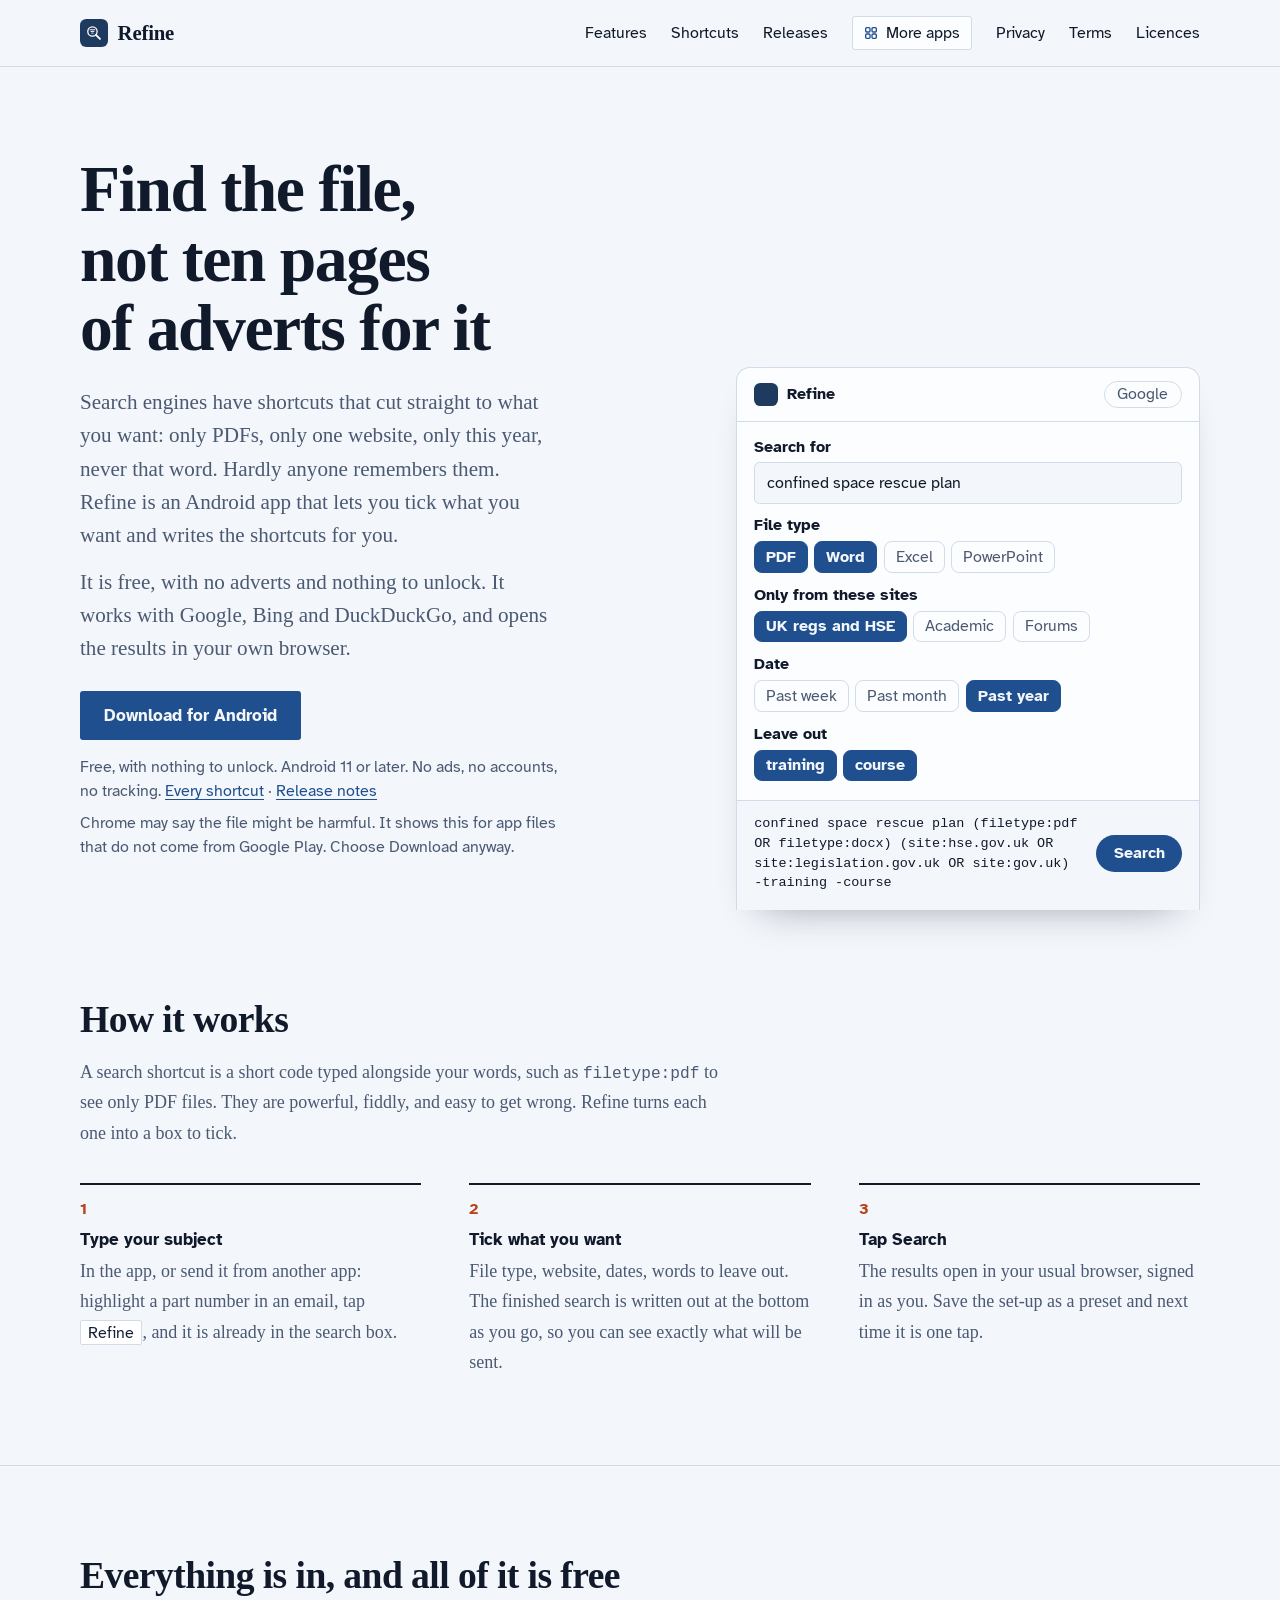
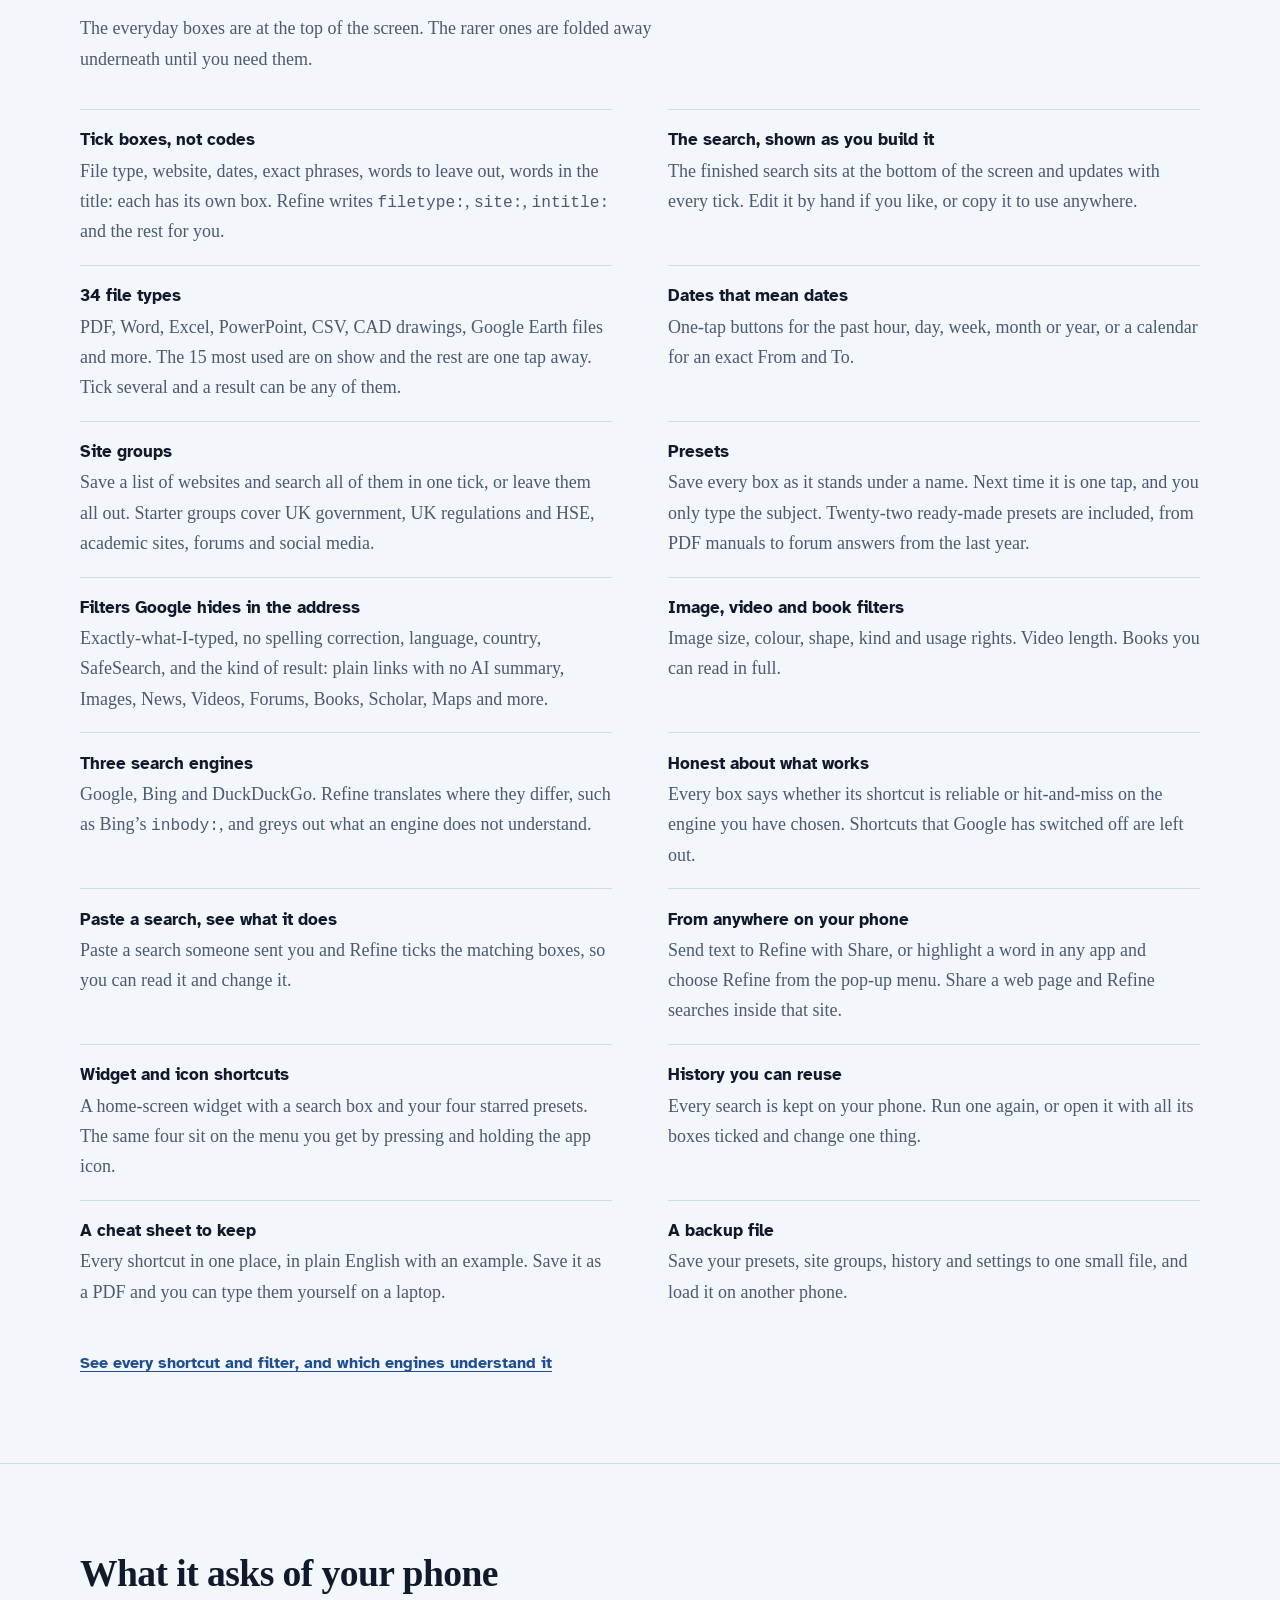
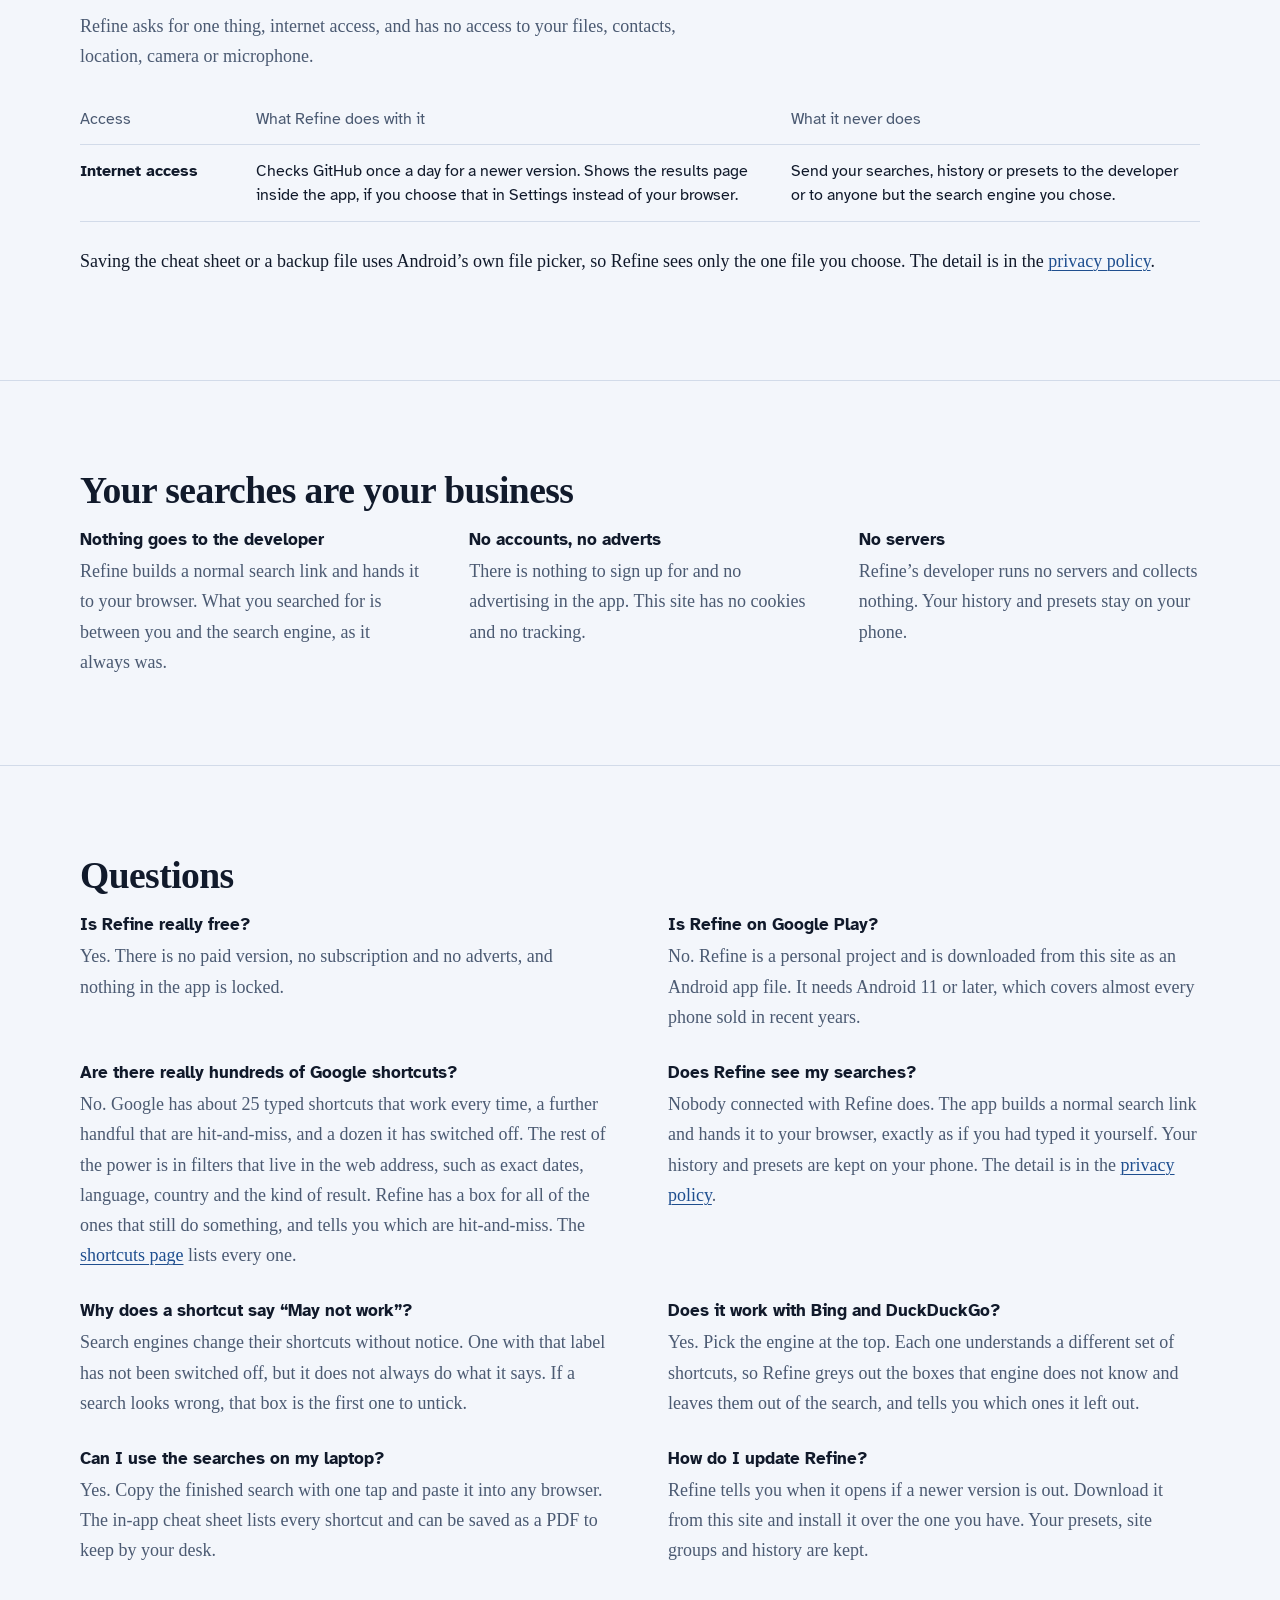
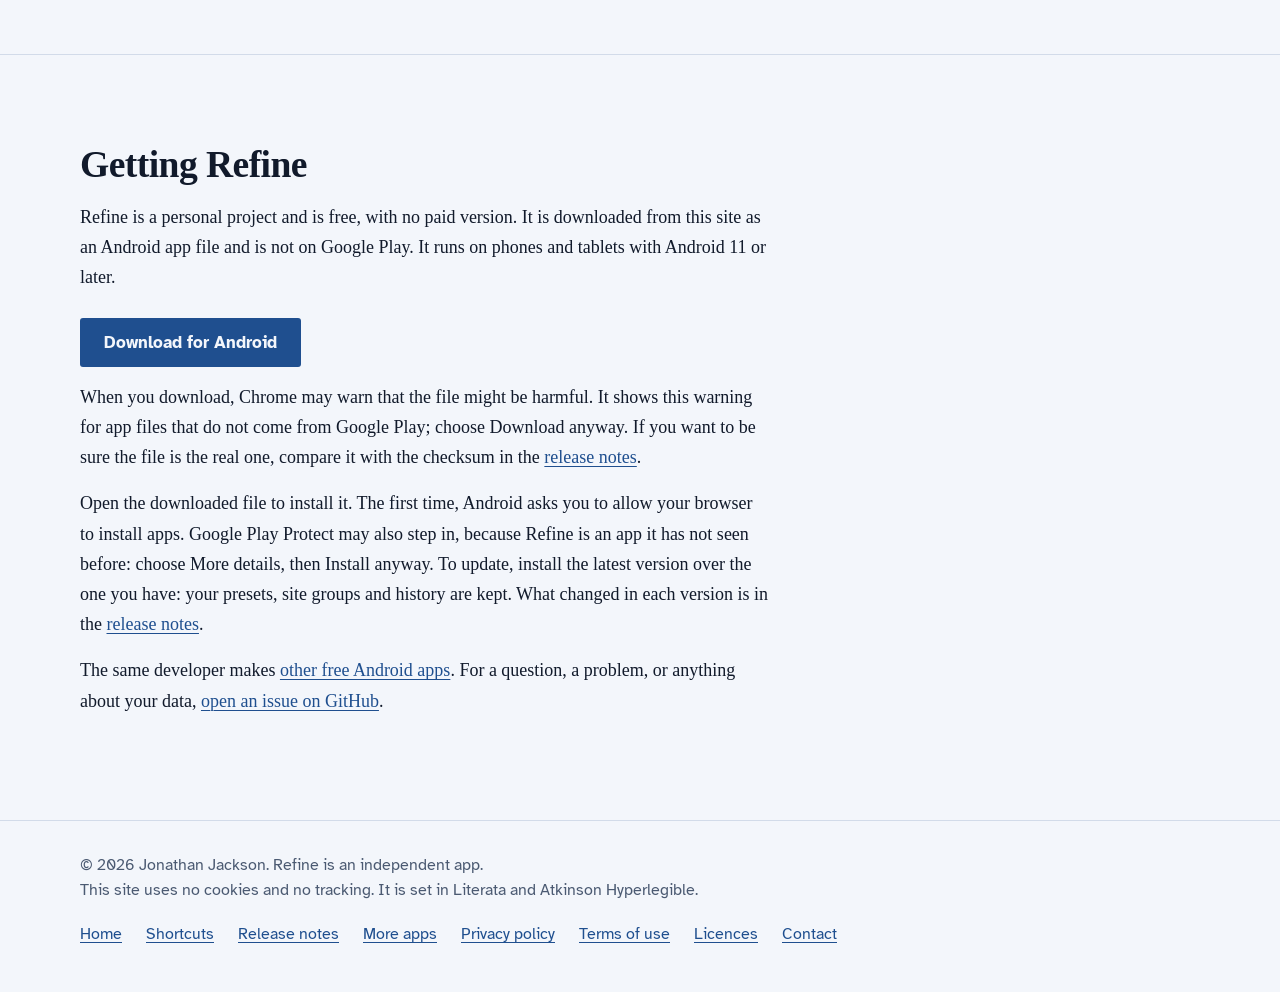
==== index.html @ 7e7307ae "Refine website" ====
<!DOCTYPE html>
<html lang="en-GB">
<head>
<meta charset="utf-8">
<meta name="viewport" content="width=device-width, initial-scale=1">
<title>Refine: a free search builder for Google, Bing and DuckDuckGo on Android</title>
<meta name="description" content="Refine is an Android app that builds precise searches. Tick a file type, a website or a date range and it writes the search shortcuts for you. Free, no adverts, no tracking.">
<meta name="author" content="Jonathan Jackson">
<link rel="canonical" href="https://customgpter.github.io/refine/">
<meta name="theme-color" content="#f3f6fb" media="(prefers-color-scheme: light)">
<meta name="theme-color" content="#0b111c" media="(prefers-color-scheme: dark)">
<meta property="og:type" content="website">
<meta property="og:site_name" content="Refine">
<meta property="og:title" content="Refine: a free search builder for Google, Bing and DuckDuckGo on Android">
<meta property="og:description" content="Refine is an Android app that builds precise searches. Tick a file type, a website or a date range and it writes the search shortcuts for you. Free, no adverts, no tracking.">
<meta property="og:url" content="https://customgpter.github.io/refine/">
<meta property="og:image" content="https://customgpter.github.io/refine/assets/og.png">
<meta property="og:image:width" content="1200">
<meta property="og:image:height" content="630">
<meta property="og:image:alt" content="The Refine name beside a search built from ticked boxes: file type PDF, one website, the past year">
<meta property="og:locale" content="en_GB">
<meta name="twitter:card" content="summary_large_image">
<link rel="icon" href="assets/favicon.svg" type="image/svg+xml">
<link rel="apple-touch-icon" href="assets/apple-touch-icon.png">
<link rel="preload" href="assets/fonts/literata-latin-700-normal.woff2" as="font" type="font/woff2" crossorigin>
<link rel="preload" href="assets/fonts/literata-latin-400-normal.woff2" as="font" type="font/woff2" crossorigin>
<link rel="stylesheet" href="assets/site.css?v=1">
<script type="application/ld+json">{"@context":"https://schema.org","@type":"SoftwareApplication","name":"Refine","url":"https://customgpter.github.io/refine/","description":"Refine is an Android app that builds precise searches for Google, Bing and DuckDuckGo. You tick what you want, such as a file type, a website or a date range, and it writes the search shortcuts for you.","applicationCategory":"UtilitiesApplication","operatingSystem":"Android 11 or later","softwareVersion":"1.0","downloadUrl":"https://github.com/CustomGPTer/refine/releases/latest/download/Refine.apk","offers":{"@type":"Offer","price":"0","priceCurrency":"GBP"},"author":{"@type":"Person","name":"Jonathan Jackson"}}</script>
<script type="application/ld+json">{"@context":"https://schema.org","@type":"WebSite","name":"Refine","url":"https://customgpter.github.io/refine/","inLanguage":"en-GB"}</script>
<script type="application/ld+json">{"@context":"https://schema.org","@type":"FAQPage","mainEntity":[{"@type":"Question","name":"Is Refine really free?","acceptedAnswer":{"@type":"Answer","text":"Yes. There is no paid version, no subscription and no adverts, and nothing in the app is locked."}},{"@type":"Question","name":"Is Refine on Google Play?","acceptedAnswer":{"@type":"Answer","text":"No. Refine is a personal project and is downloaded from this site as an Android app file. It needs Android 11 or later, which covers almost every phone sold in recent years."}},{"@type":"Question","name":"Are there really hundreds of Google shortcuts?","acceptedAnswer":{"@type":"Answer","text":"No. Google has about 25 typed shortcuts that work every time, a further handful that are hit-and-miss, and a dozen it has switched off. The rest of the power is in filters that live in the web address, such as exact dates, language, country and the kind of result. Refine has a box for all of the ones that still do something, and tells you which are hit-and-miss. The shortcuts page lists every one."}},{"@type":"Question","name":"Does Refine see my searches?","acceptedAnswer":{"@type":"Answer","text":"Nobody connected with Refine does. The app builds a normal search link and hands it to your browser, exactly as if you had typed it yourself. Your history and presets are kept on your phone. The detail is in the privacy policy."}},{"@type":"Question","name":"Why does a shortcut say “May not work”?","acceptedAnswer":{"@type":"Answer","text":"Search engines change their shortcuts without notice. One with that label has not been switched off, but it does not always do what it says. If a search looks wrong, that box is the first one to untick."}},{"@type":"Question","name":"Does it work with Bing and DuckDuckGo?","acceptedAnswer":{"@type":"Answer","text":"Yes. Pick the engine at the top. Each one understands a different set of shortcuts, so Refine greys out the boxes that engine does not know and leaves them out of the search, and tells you which ones it left out."}},{"@type":"Question","name":"Can I use the searches on my laptop?","acceptedAnswer":{"@type":"Answer","text":"Yes. Copy the finished search with one tap and paste it into any browser. The in-app cheat sheet lists every shortcut and can be saved as a PDF to keep by your desk."}},{"@type":"Question","name":"How do I update Refine?","acceptedAnswer":{"@type":"Answer","text":"Refine tells you when it opens if a newer version is out. Download it from this site and install it over the one you have. Your presets, site groups and history are kept."}}]}</script>
</head>
<body>
<a class="skip" href="#main">Skip to content</a>
<header class="masthead">
<div class="wrap">
<a class="brand" href="./" aria-label="Refine home"><svg viewBox="0 0 108 108" aria-hidden="true"><rect width="108" height="108" rx="24" fill="#1f3a5f"/><circle cx="48" cy="48" r="18" fill="none" stroke="#fff" stroke-width="5"/><path d="M61.5 61.5 77 77" fill="none" stroke="#fff" stroke-width="7" stroke-linecap="round"/><path d="M39 41.5h18M42.5 48h11M46 54.5h4" fill="none" stroke="#fff" stroke-width="3.6" stroke-linecap="round"/></svg><span>Refine</span></a>
<nav aria-label="Main"><ul><li><a href="./#features">Features</a></li><li><a href="shortcuts.html">Shortcuts</a></li><li><a href="releases.html">Releases</a></li><li><a class="more-apps" href="more-apps.html"><svg viewBox="0 0 24 24" aria-hidden="true"><rect x="4" y="4" width="6.5" height="6.5" rx="1.6"/><rect x="13.5" y="4" width="6.5" height="6.5" rx="1.6"/><rect x="4" y="13.5" width="6.5" height="6.5" rx="1.6"/><rect x="13.5" y="13.5" width="6.5" height="6.5" rx="1.6"/></svg>More apps</a></li><li><a href="privacy.html">Privacy</a></li><li><a href="terms.html">Terms</a></li><li><a href="licences.html">Licences</a></li></ul></nav>
</div>
</header>
<main id="main">
<div class="hero">
<div class="wrap hero-grid">
<div class="hero-copy">
<h1>Find the file, not ten pages of adverts for it</h1>
<p class="lede">Search engines have shortcuts that cut straight to what you want: only PDFs, only one website, only this year, never that word. Hardly anyone remembers them. Refine is an Android app that lets you tick what you want and writes the shortcuts for you.</p>
<p class="lede">It is free, with no adverts and nothing to unlock. It works with Google, Bing and DuckDuckGo, and opens the results in your own browser.</p>
<p class="get"><a class="button" href="https://github.com/CustomGPTer/refine/releases/latest/download/Refine.apk">Download for Android</a></p>
<p class="facts">Free, with nothing to unlock. Android 11 or later. No ads, no accounts, no tracking. <a href="shortcuts.html">Every shortcut</a> &middot; <a href="releases.html">Release notes</a></p>
<p class="facts">Chrome may say the file might be harmful. It shows this for app files that do not come from Google Play. Choose Download anyway.</p>
</div>
<div class="demo" role="img" aria-label="The Refine search screen. Search for reads confined space rescue plan. Under File type, PDF and Word are ticked. Under Only from these sites, the group UK regs and HSE is ticked. Under Date, Past year is ticked. Under Leave out are the words training and course. At the bottom is the finished search, written out with its shortcuts, and a Search button."><div class="view"><div class="bar"><span class="dot"></span><span>Refine</span><span class="next">Google</span></div><div class="sheet"><p class="lab">Search for</p><p class="field">confined space rescue plan</p><p class="lab">File type</p><p class="chips"><span class="on">PDF</span><span class="on">Word</span><span>Excel</span><span>PowerPoint</span></p><p class="lab">Only from these sites</p><p class="chips"><span class="on">UK regs and HSE</span><span>Academic</span><span>Forums</span></p><p class="lab">Date</p><p class="chips"><span>Past week</span><span>Past month</span><span class="on">Past year</span></p><p class="lab">Leave out</p><p class="chips"><span class="on">training</span><span class="on">course</span></p></div><div class="out"><code>confined space rescue plan (filetype:pdf OR filetype:docx) (site:hse.gov.uk OR site:legislation.gov.uk OR site:gov.uk) -training -course</code><span class="go">Search</span></div></div></div>
</div>
</div>

<section id="how" aria-labelledby="how-h">
<div class="wrap">
<h2 id="how-h">How it works</h2>
<p class="intro">A search shortcut is a short code typed alongside your words, such as <code>filetype:pdf</code> to see only PDF files. They are powerful, fiddly, and easy to get wrong. Refine turns each one into a box to tick.</p>
<ol class="steps">
<li><h3>Type your subject</h3><p>In the app, or send it from another app: highlight a part number in an email, tap <span class="path">Refine</span>, and it is already in the search box.</p></li>
<li><h3>Tick what you want</h3><p>File type, website, dates, words to leave out. The finished search is written out at the bottom as you go, so you can see exactly what will be sent.</p></li>
<li><h3>Tap Search</h3><p>The results open in your usual browser, signed in as you. Save the set-up as a preset and next time it is one tap.</p></li>
</ol>
</div>
</section>

<section id="features" aria-labelledby="features-h">
<div class="wrap">
<h2 id="features-h">Everything is in, and all of it is free</h2>
<p class="intro">The everyday boxes are at the top of the screen. The rarer ones are folded away underneath until you need them.</p>
<dl class="features">
<div><dt>Tick boxes, not codes</dt><dd>File type, website, dates, exact phrases, words to leave out, words in the title: each has its own box. Refine writes <code>filetype:</code>, <code>site:</code>, <code>intitle:</code> and the rest for you.</dd></div><div><dt>The search, shown as you build it</dt><dd>The finished search sits at the bottom of the screen and updates with every tick. Edit it by hand if you like, or copy it to use anywhere.</dd></div><div><dt>34 file types</dt><dd>PDF, Word, Excel, PowerPoint, CSV, CAD drawings, Google Earth files and more. The 15 most used are on show and the rest are one tap away. Tick several and a result can be any of them.</dd></div><div><dt>Dates that mean dates</dt><dd>One-tap buttons for the past hour, day, week, month or year, or a calendar for an exact From and To.</dd></div><div><dt>Site groups</dt><dd>Save a list of websites and search all of them in one tick, or leave them all out. Starter groups cover UK government, UK regulations and HSE, academic sites, forums and social media.</dd></div><div><dt>Presets</dt><dd>Save every box as it stands under a name. Next time it is one tap, and you only type the subject. Twenty-two ready-made presets are included, from PDF manuals to forum answers from the last year.</dd></div><div><dt>Filters Google hides in the address</dt><dd>Exactly-what-I-typed, no spelling correction, language, country, SafeSearch, and the kind of result: plain links with no AI summary, Images, News, Videos, Forums, Books, Scholar, Maps and more.</dd></div><div><dt>Image, video and book filters</dt><dd>Image size, colour, shape, kind and usage rights. Video length. Books you can read in full.</dd></div><div><dt>Three search engines</dt><dd>Google, Bing and DuckDuckGo. Refine translates where they differ, such as Bing’s <code>inbody:</code>, and greys out what an engine does not understand.</dd></div><div><dt>Honest about what works</dt><dd>Every box says whether its shortcut is reliable or hit-and-miss on the engine you have chosen. Shortcuts that Google has switched off are left out.</dd></div><div><dt>Paste a search, see what it does</dt><dd>Paste a search someone sent you and Refine ticks the matching boxes, so you can read it and change it.</dd></div><div><dt>From anywhere on your phone</dt><dd>Send text to Refine with Share, or highlight a word in any app and choose Refine from the pop-up menu. Share a web page and Refine searches inside that site.</dd></div><div><dt>Widget and icon shortcuts</dt><dd>A home-screen widget with a search box and your four starred presets. The same four sit on the menu you get by pressing and holding the app icon.</dd></div><div><dt>History you can reuse</dt><dd>Every search is kept on your phone. Run one again, or open it with all its boxes ticked and change one thing.</dd></div><div><dt>A cheat sheet to keep</dt><dd>Every shortcut in one place, in plain English with an example. Save it as a PDF and you can type them yourself on a laptop.</dd></div><div><dt>A backup file</dt><dd>Save your presets, site groups, history and settings to one small file, and load it on another phone.</dd></div>
</dl>
<p class="more"><a href="shortcuts.html">See every shortcut and filter, and which engines understand it</a></p>
</div>
</section>

<section id="permissions" aria-labelledby="permissions-h">
<div class="wrap">
<h2 id="permissions-h">What it asks of your phone</h2>
<p class="intro">Refine asks for one thing, internet access, and has no access to your files, contacts, location, camera or microphone.</p>
<div class="scroll">
<table>
<thead><tr><th scope="col">Access</th><th scope="col">What Refine does with it</th><th scope="col">What it never does</th></tr></thead>
<tbody>
<tr><th scope="row">Internet access</th><td>Checks GitHub once a day for a newer version. Shows the results page inside the app, if you choose that in Settings instead of your browser.</td><td>Send your searches, history or presets to the developer or to anyone but the search engine you chose.</td></tr>
</tbody>
</table>
</div>
<p class="after-table">Saving the cheat sheet or a backup file uses Android’s own file picker, so Refine sees only the one file you choose. The detail is in the <a href="privacy.html">privacy policy</a>.</p>
</div>
</section>

<section id="privacy" aria-labelledby="privacy-h">
<div class="wrap">
<h2 id="privacy-h">Your searches are your business</h2>
<ul class="plain">
<li><h3>Nothing goes to the developer</h3><p>Refine builds a normal search link and hands it to your browser. What you searched for is between you and the search engine, as it always was.</p></li>
<li><h3>No accounts, no adverts</h3><p>There is nothing to sign up for and no advertising in the app. This site has no cookies and no tracking.</p></li>
<li><h3>No servers</h3><p>Refine’s developer runs no servers and collects nothing. Your history and presets stay on your phone.</p></li>
</ul>
</div>
</section>

<section id="questions" aria-labelledby="questions-h">
<div class="wrap">
<h2 id="questions-h">Questions</h2>
<div class="faq">
<div><h3>Is Refine really free?</h3><p>Yes. There is no paid version, no subscription and no adverts, and nothing in the app is locked.</p></div><div><h3>Is Refine on Google Play?</h3><p>No. Refine is a personal project and is downloaded from this site as an Android app file. It needs Android 11 or later, which covers almost every phone sold in recent years.</p></div><div><h3>Are there really hundreds of Google shortcuts?</h3><p>No. Google has about 25 typed shortcuts that work every time, a further handful that are hit-and-miss, and a dozen it has switched off. The rest of the power is in filters that live in the web address, such as exact dates, language, country and the kind of result. Refine has a box for all of the ones that still do something, and tells you which are hit-and-miss. The <a href="shortcuts.html">shortcuts page</a> lists every one.</p></div><div><h3>Does Refine see my searches?</h3><p>Nobody connected with Refine does. The app builds a normal search link and hands it to your browser, exactly as if you had typed it yourself. Your history and presets are kept on your phone. The detail is in the <a href="privacy.html">privacy policy</a>.</p></div><div><h3>Why does a shortcut say “May not work”?</h3><p>Search engines change their shortcuts without notice. One with that label has not been switched off, but it does not always do what it says. If a search looks wrong, that box is the first one to untick.</p></div><div><h3>Does it work with Bing and DuckDuckGo?</h3><p>Yes. Pick the engine at the top. Each one understands a different set of shortcuts, so Refine greys out the boxes that engine does not know and leaves them out of the search, and tells you which ones it left out.</p></div><div><h3>Can I use the searches on my laptop?</h3><p>Yes. Copy the finished search with one tap and paste it into any browser. The in-app cheat sheet lists every shortcut and can be saved as a PDF to keep by your desk.</p></div><div><h3>How do I update Refine?</h3><p>Refine tells you when it opens if a newer version is out. Download it from this site and install it over the one you have. Your presets, site groups and history are kept.</p></div>
</div>
</div>
</section>

<section id="get" aria-labelledby="get-h">
<div class="wrap"><div class="measure">
<h2 id="get-h">Getting Refine</h2>
<p>Refine is a personal project and is free, with no paid version. It is downloaded from this site as an Android app file and is not on Google Play. It runs on phones and tablets with Android 11 or later.</p>
<p class="get"><a class="button" href="https://github.com/CustomGPTer/refine/releases/latest/download/Refine.apk">Download for Android</a></p>
<p>When you download, Chrome may warn that the file might be harmful. It shows this warning for app files that do not come from Google Play; choose Download anyway. If you want to be sure the file is the real one, compare it with the checksum in the <a href="releases.html#checking">release notes</a>.</p>
<p>Open the downloaded file to install it. The first time, Android asks you to allow your browser to install apps. Google Play Protect may also step in, because Refine is an app it has not seen before: choose More details, then Install anyway. To update, install the latest version over the one you have: your presets, site groups and history are kept. What changed in each version is in the <a href="releases.html">release notes</a>.</p>
<p>The same developer makes <a href="more-apps.html">other free Android apps</a>. For a question, a problem, or anything about your data, <a href="https://github.com/CustomGPTer/refine/issues">open an issue on GitHub</a>.</p>
</div></div>
</section>
</main>
<footer class="colophon">
<div class="wrap">
<div>
<p>&copy; 2026 Jonathan Jackson. Refine is an independent app.</p>
<p>This site uses no cookies and no tracking. It is set in Literata and Atkinson Hyperlegible.</p>
</div>
<nav aria-label="Footer"><ul>
<li><a href="./">Home</a></li>
<li><a href="shortcuts.html">Shortcuts</a></li>
<li><a href="releases.html">Release notes</a></li>
<li><a href="more-apps.html">More apps</a></li>
<li><a href="privacy.html">Privacy policy</a></li>
<li><a href="terms.html">Terms of use</a></li>
<li><a href="licences.html">Licences</a></li>
<li><a href="https://github.com/CustomGPTer/refine/issues">Contact</a></li>
</ul></nav>
</div>
</footer>
</body>
</html>
---- assets/site.css ----
@font-face{font-family:"Literata";src:url("fonts/literata-latin-400-normal.woff2") format("woff2");font-weight:400;font-style:normal;font-display:swap}
@font-face{font-family:"Literata";src:url("fonts/literata-latin-400-italic.woff2") format("woff2");font-weight:400;font-style:italic;font-display:swap}
@font-face{font-family:"Literata";src:url("fonts/literata-latin-700-normal.woff2") format("woff2");font-weight:700;font-style:normal;font-display:swap}
@font-face{font-family:"Atkinson Hyperlegible";src:url("fonts/atkinson-hyperlegible-latin-400-normal.woff2") format("woff2");font-weight:400;font-style:normal;font-display:swap}
@font-face{font-family:"Atkinson Hyperlegible";src:url("fonts/atkinson-hyperlegible-latin-700-normal.woff2") format("woff2");font-weight:700;font-style:normal;font-display:swap}

:root{
  --paper:#f3f6fb; --sheet:#fcfdff; --ink:#111a2b; --soft:#4b5a72; --rule:#d2dbe9;
  --key:#1f4f8f; --mark:#b8431a; --label:#ffffff; --label-ink:#16203a;
  --serif:"Literata",Georgia,"Times New Roman",serif;
  --sans:"Atkinson Hyperlegible",system-ui,-apple-system,"Segoe UI",Roboto,sans-serif;
  color-scheme:light dark;
}
@media (prefers-color-scheme:dark){
  :root{--paper:#0b111c; --sheet:#121a29; --ink:#e7edf7; --soft:#a3b2c9; --rule:#243049;
    --key:#9cc4ff; --mark:#ffb086; --label:#182236; --label-ink:#e7edf7}
}

*,*::before,*::after{box-sizing:border-box}
html{-webkit-text-size-adjust:100%;scroll-behavior:smooth}
@media (prefers-reduced-motion:reduce){html{scroll-behavior:auto}}
body{margin:0;background:var(--paper);color:var(--ink);font:400 1.125rem/1.68 var(--serif);text-rendering:optimizeLegibility}
img,svg{max-width:100%;display:block}
a{color:var(--key);text-decoration-thickness:.06em;text-underline-offset:.18em}
a:hover{text-decoration-thickness:.12em}
:focus-visible{outline:3px solid var(--mark);outline-offset:3px;border-radius:2px}
code{font:.9em/1 ui-monospace,SFMono-Regular,Menlo,Consolas,monospace;overflow-wrap:anywhere}
.skip{position:absolute;left:-999px;top:0;background:var(--ink);color:var(--paper);padding:.6rem 1rem;z-index:10}
.skip:focus{left:.5rem;top:.5rem}

.wrap{width:min(70rem,100% - 2.5rem);margin-inline:auto}
.measure{max-width:43rem}

/* ---------- masthead */
.masthead{border-bottom:1px solid var(--rule)}
.masthead .wrap{display:flex;flex-wrap:wrap;align-items:center;justify-content:space-between;gap:.5rem 2rem;padding-block:1rem}
.brand{display:inline-flex;align-items:center;gap:.6rem;font:700 1.3rem/1 var(--serif);color:var(--ink);text-decoration:none;letter-spacing:-.01em}
.brand svg{width:1.75rem;height:1.75rem;flex:none}
.masthead nav ul{display:flex;flex-wrap:wrap;gap:.25rem 1.5rem;list-style:none;margin:0;padding:0;font:400 1rem/1.4 var(--sans)}
.masthead nav a{color:var(--ink);text-decoration:none;padding-block:.35rem;display:inline-block}
.masthead nav a:hover,.masthead nav a[aria-current="page"]{text-decoration:underline;text-decoration-color:var(--mark);text-decoration-thickness:.14em;text-underline-offset:.4em}

/* ---------- hero */
.hero{padding-block:clamp(2.5rem,7vw,5.5rem) 0}
.hero-grid{display:grid;gap:clamp(2rem,5vw,4rem);align-items:end}
@media (min-width:60rem){.hero-grid{grid-template-columns:minmax(0,5fr) minmax(0,6fr)}}
.hero-copy{padding-bottom:clamp(1rem,4vw,3.5rem)}
h1{font:700 clamp(2.5rem,6.2vw,4.1rem)/1.06 var(--serif);letter-spacing:-.022em;margin:0 0 1.4rem;text-wrap:balance}
.lede{font-size:clamp(1.15rem,2.1vw,1.32rem);line-height:1.58;color:var(--soft);margin:0 0 1.4rem;max-width:33rem}
.facts{font:400 1rem/1.5 var(--sans);color:var(--soft);margin:0}

/* the demo: a still of the search screen */
.demo{font:400 clamp(.82rem,1.5vw,.98rem)/1.3 var(--sans);width:100%;max-width:29rem;margin-inline:auto;border:1px solid var(--rule);border-bottom:0;border-radius:14px 14px 0 0;background:var(--sheet);overflow:hidden;box-shadow:0 1.2rem 2.4rem -1.6rem rgba(17,26,43,.45)}
@media (min-width:60rem){.demo{margin-inline:auto 0}}
.demo .bar{display:flex;align-items:center;gap:.6em;padding:.85em 1.1em;border-bottom:1px solid var(--rule);font-weight:700}
.demo .dot{width:1.5em;height:1.5em;border-radius:.4em;background:#1f3a5f;flex:none}
.demo .next{margin-left:auto;font-weight:400;border:1px solid var(--rule);border-radius:99em;padding:.15em .8em;color:var(--soft)}
.demo .sheet{padding:.9em 1.1em .4em}
.demo p{margin:0}
.demo .lab{font-weight:700;margin:.75em 0 .35em}
.demo .lab:first-child{margin-top:0}
.demo .field{border:1px solid var(--rule);border-radius:.35em;padding:.6em .75em;background:var(--paper)}
.demo .chips{display:flex;flex-wrap:wrap;gap:.4em}
.demo .chips span{border:1px solid var(--rule);border-radius:.5em;padding:.3em .7em;color:var(--soft)}
.demo .chips .on{background:var(--key);border-color:var(--key);color:var(--paper);font-weight:700}
.demo .out{display:flex;align-items:center;gap:.8em;margin-top:.8em;padding:.85em 1.1em 1.1em;border-top:1px solid var(--rule);background:var(--paper)}
.demo .out code{flex:1;font-size:.86em;line-height:1.45;color:var(--ink)}
.demo .go{flex:none;background:var(--key);color:var(--paper);font-weight:700;border-radius:99em;padding:.55em 1.1em}

/* ---------- sections */
section{padding-block:clamp(3rem,7vw,5.5rem)}
section + section{border-top:1px solid var(--rule)}
h2{font:700 clamp(1.7rem,3.4vw,2.35rem)/1.15 var(--serif);letter-spacing:-.015em;margin:0 0 1rem;text-wrap:balance}
h3{font:700 1.08rem/1.35 var(--sans);margin:0 0 .3rem}
p{margin:0 0 1rem}
.intro{color:var(--soft);max-width:40rem;margin-bottom:2.2rem}

.steps{list-style:none;counter-reset:s;margin:0;padding:0;display:grid;gap:2rem 3rem}
@media (min-width:52rem){.steps{grid-template-columns:repeat(3,minmax(0,1fr))}}
.steps li{counter-increment:s;border-top:2px solid var(--ink);padding-top:1rem}
.steps li::before{content:counter(s);font:700 1rem/1 var(--sans);color:var(--mark);display:block;margin-bottom:.7rem}
.steps p{margin:0;color:var(--soft)}
.path{font:400 1rem/1.5 var(--sans);background:var(--label);color:var(--label-ink);border:1px solid var(--rule);border-radius:2px;padding:.1rem .45rem;white-space:nowrap}

.features{display:grid;gap:0 3.5rem;margin:0}
@media (min-width:46rem){.features{grid-template-columns:repeat(2,minmax(0,1fr))}}
.features div{padding:1.15rem 0;border-top:1px solid var(--rule)}
.features dt{font:700 1.08rem/1.35 var(--sans)}
.features dd{margin:.25rem 0 0;color:var(--soft)}

.scroll{overflow-x:auto}
table{width:100%;border-collapse:collapse;font:400 1rem/1.5 var(--sans)}
th,td{text-align:left;vertical-align:top;padding:.85rem 1.2rem .85rem 0;border-top:1px solid var(--rule)}
thead th{border-top:0;color:var(--soft);font-weight:400;padding-top:0}
tbody th{font-weight:700;min-width:11rem}
tr:last-child>*{border-bottom:1px solid var(--rule)}

.plain{list-style:none;margin:0;padding:0;display:grid;gap:1.6rem 3rem}
@media (min-width:52rem){.plain{grid-template-columns:repeat(3,minmax(0,1fr))}}
.plain p{color:var(--soft);margin:0}

.faq{display:grid;gap:1.8rem 3.5rem}
@media (min-width:52rem){.faq{grid-template-columns:repeat(2,minmax(0,1fr))}}
.faq p{color:var(--soft);margin:0}

/* ---------- document pages */
.doc{padding-block:clamp(2.5rem,6vw,4.5rem) clamp(3rem,7vw,5rem)}
.doc h1{font-size:clamp(2.2rem,5vw,3.2rem)}
.doc .lede{max-width:none}
.doc h2{font-size:1.5rem;margin-top:2.8rem;scroll-margin-top:1.5rem}
.doc h3{margin-top:1.6rem}
.doc ul{padding-left:1.25rem;margin:0 0 1rem}
.doc li{margin:.4rem 0}
.contents{font:400 1rem/1.5 var(--sans);border-block:1px solid var(--rule);padding-block:1rem;margin-block:2rem}
.contents ul{list-style:none;margin:.4rem 0 0;padding:0;columns:2 14rem;column-gap:2rem}
.contents li{margin:.2rem 0;break-inside:avoid}
.note{border-left:3px solid var(--mark);padding:.2rem 0 .2rem 1.1rem;color:var(--soft)}

/* ---------- download and release notes */
.button{display:inline-block;background:var(--key);color:var(--paper);font:700 1.05rem/1.2 var(--sans);text-decoration:none;padding:.9rem 1.5rem;border-radius:3px}
.button:hover{text-decoration:underline;text-decoration-thickness:.1em;text-underline-offset:.22em}
.get{margin:1.6rem 0 .9rem}
.get .facts{margin-top:.9rem}
.facts + .facts{margin-top:.5rem}
.lede + .lede{margin-top:-.6rem}
.more{margin:1.6rem 0 0;font:700 1rem/1.5 var(--sans)}
.cmp{min-width:56rem;margin:1.4rem 0 1rem}
.cmp th,.cmp td{padding:.8rem .9rem}
.cmp thead th{color:var(--ink);font-weight:700;vertical-align:bottom;padding-top:.8rem}
.cmp small{display:block;font-weight:400;font-size:.82rem;line-height:1.35;color:var(--soft)}
.cmp tbody th{min-width:13rem;padding-left:0}
.cmp thead th:first-child{padding-left:0}
.cmp .ours{background:var(--sheet);box-shadow:inset 1px 0 var(--rule),inset -1px 0 var(--rule)}
.yes{color:var(--key);font-weight:700}
.pay{color:var(--mark);font-weight:700}
.na{color:var(--soft)}
.kinds td{font-weight:400;min-width:9.5rem}
.cmp .app{display:none}
.key{font:400 .95rem/1.55 var(--sans);color:var(--soft);margin:0 0 .6rem}
@media (max-width:54rem){
  .cmp{min-width:0}
  .cmp thead{position:absolute;width:1px;height:1px;overflow:hidden;clip-path:inset(50%)}
  .cmp tbody,.cmp tr,.cmp th,.cmp td{display:block}
  .cmp tr{padding:1rem 0;border-top:1px solid var(--rule)}
  .cmp th,.cmp td{border:0;padding:0}
  .cmp tbody th{min-width:0;margin-bottom:.55rem}
  .cmp td{display:grid;grid-template-columns:8.5rem 1fr;gap:.75rem;padding:.22rem 0}
  .cmp .app{display:block;font-weight:400;color:var(--soft)}
  .cmp .ours{background:none;box-shadow:none}
  .cmp .ours .app{color:var(--ink);font-weight:700}
  .kinds td{grid-template-columns:1fr;gap:0;padding:.35rem 0;min-width:0}
  .kinds .app{font-weight:700;color:var(--ink)}
}
.sum{font-size:.95rem;overflow-wrap:anywhere}
.release{border-top:1px solid var(--rule);margin-top:2.4rem;padding-top:1.9rem;scroll-margin-top:1rem}
.doc .release h2{margin-top:0}
.contents + .release{border-top:0;margin-top:0;padding-top:.4rem}
.ver{font:700 .86rem/1 var(--sans);letter-spacing:.09em;text-transform:uppercase;color:var(--mark);margin:0 0 .6rem}
.when{font:400 .98rem/1.5 var(--sans);color:var(--soft);margin:-.35rem 0 .2rem}
.tag{display:inline-block;background:var(--label);color:var(--label-ink);border:1px solid var(--rule);border-radius:2px;font-weight:700;font-size:.78rem;letter-spacing:.06em;text-transform:uppercase;padding:.05rem .45rem;margin-right:.6rem}
.doc .release h3{font:700 .8rem/1.3 var(--sans);letter-spacing:.09em;text-transform:uppercase;color:var(--soft);margin:1.25rem 0 .2rem}
.release ul{margin-bottom:0}

/* ---------- other apps */
.doc .apps{list-style:none;margin:2.4rem 0 0;padding:0;display:grid;gap:1.4rem}
.doc .apps li{margin:0}
@media (min-width:54rem){.apps{grid-template-columns:repeat(2,minmax(0,1fr))}}
.card{background:var(--sheet);border:1px solid var(--rule);border-radius:6px;padding:1.6rem 1.6rem 1.4rem;display:flex;flex-direction:column}
.card-head{display:flex;align-items:center;gap:1.1rem;margin-bottom:1rem}
.card-head svg{width:4rem;height:4rem;flex:none;border-radius:22%}
.doc .card h2{font-size:1.6rem;margin:0}
.card .line{font:400 1rem/1.4 var(--sans);color:var(--soft);margin:.15rem 0 0}
.card > p{color:var(--soft)}
.card .get{margin:auto 0 .7rem;padding-top:.6rem}
.card .when{margin:auto 0 .5rem;padding-top:.6rem}
.card .facts{margin:0}
.doc .apps + .measure h2{margin-top:3.2rem}

/* ---------- colophon */
.colophon{border-top:1px solid var(--rule);font:400 .98rem/1.6 var(--sans);color:var(--soft)}
.colophon .wrap{display:flex;flex-wrap:wrap;justify-content:space-between;gap:1rem 3rem;padding-block:2rem 2.6rem}
.colophon ul{display:flex;flex-wrap:wrap;gap:.3rem 1.5rem;list-style:none;margin:0;padding:0}
.colophon p{margin:0}
.after-table{margin-top:1.5rem}

/* ---------- more apps, and fixes for phones */
.masthead nav ul{align-items:center}
.masthead nav a.more-apps{display:inline-flex;align-items:center;gap:.45rem;border:1px solid var(--rule);border-radius:3px;background:var(--sheet);padding:.3rem .7rem .3rem .6rem}
.masthead nav a.more-apps svg{width:1em;height:1em;flex:none;fill:none;stroke:var(--key);stroke-width:2;stroke-linecap:round;stroke-linejoin:round}
.masthead nav a.more-apps:hover,.masthead nav a.more-apps[aria-current="page"]{text-decoration:none;border-color:var(--key)}
/* On a phone the legal pages are reached from the foot of the page, which keeps the header to one line. */
@media (max-width:40rem){.masthead nav ul{gap:.25rem .75rem;font-size:.95rem}.masthead nav a.more-apps{padding:.28rem .6rem .28rem .5rem;gap:.38rem}.masthead nav li:nth-last-child(-n+3){display:none}}
@media (max-width:23.5rem){.masthead nav ul{gap:.25rem .65rem}.masthead nav a.more-apps svg{display:none}.masthead nav a.more-apps{padding-inline:.6rem}}
.doc .mapps{list-style:none;margin:2.4rem 0 0;padding:0;display:grid;gap:1.4rem}
@media (min-width:50rem){.doc .mapps{grid-template-columns:repeat(2,minmax(0,1fr))}}
.doc .mapp{margin:0;display:flex;flex-direction:column;background:var(--sheet);border:1px solid var(--rule);border-radius:6px;overflow:hidden}
.mapp-cover{position:relative;height:6.5rem;background:linear-gradient(135deg,var(--b),var(--b2));overflow:hidden}
.mapp-cover svg{position:absolute;right:-1.2rem;top:-1.6rem;width:11rem;height:11rem;max-width:none;opacity:.22}
.mapp-body{display:flex;flex-direction:column;flex:1;padding:0 1.5rem 1.4rem}
.mapp-icon{width:4.25rem;height:4.25rem;border-radius:1rem;margin-top:-2.1rem;position:relative;box-shadow:0 0 0 4px var(--sheet)}
.doc .mapp h2{font-size:1.6rem;margin:.9rem 0 .1rem}
.mapp-kind{font:400 1rem/1.4 var(--sans);color:var(--soft);margin:0 0 .8rem}
.mapp-say{color:var(--soft);margin:0 0 1.2rem}
.mapp-go{display:flex;flex-wrap:wrap;align-items:center;gap:.7rem 1.4rem;margin:auto 0 0;font:700 1rem/1.4 var(--sans)}
.mapp-go .button{font-size:1rem;padding:.75rem 1.15rem}
.mapp-needs{font:400 .92rem/1.5 var(--sans);color:var(--soft);margin:.9rem 0 0}
.doc .mapps + .measure h2{margin-top:3.2rem}
.doc a{overflow-wrap:anywhere}
.colophon li a{display:inline-block;padding-block:.2rem}
/* On a phone a table becomes a stack: the row's name, then its cells side by side. */
@media (max-width:40rem){
  table:not(.cmp),table:not(.cmp) thead,table:not(.cmp) tbody{display:block}
  table:not(.cmp) tr{display:flex;flex-wrap:wrap;gap:.3rem 1.1rem;padding:.9rem 0;border-top:1px solid var(--rule)}
  table:not(.cmp) thead tr{border-top:0;padding-top:0}
  table:not(.cmp) tbody tr:last-child{border-bottom:1px solid var(--rule)}
  table:not(.cmp) th,table:not(.cmp) td{display:block;border:0;padding:0;flex:1 1 0;min-width:0;overflow-wrap:break-word}
  table:not(.cmp) tr>:first-child{flex:0 0 100%;min-width:0}
}
/* ---------- end of more apps, and fixes for phones */
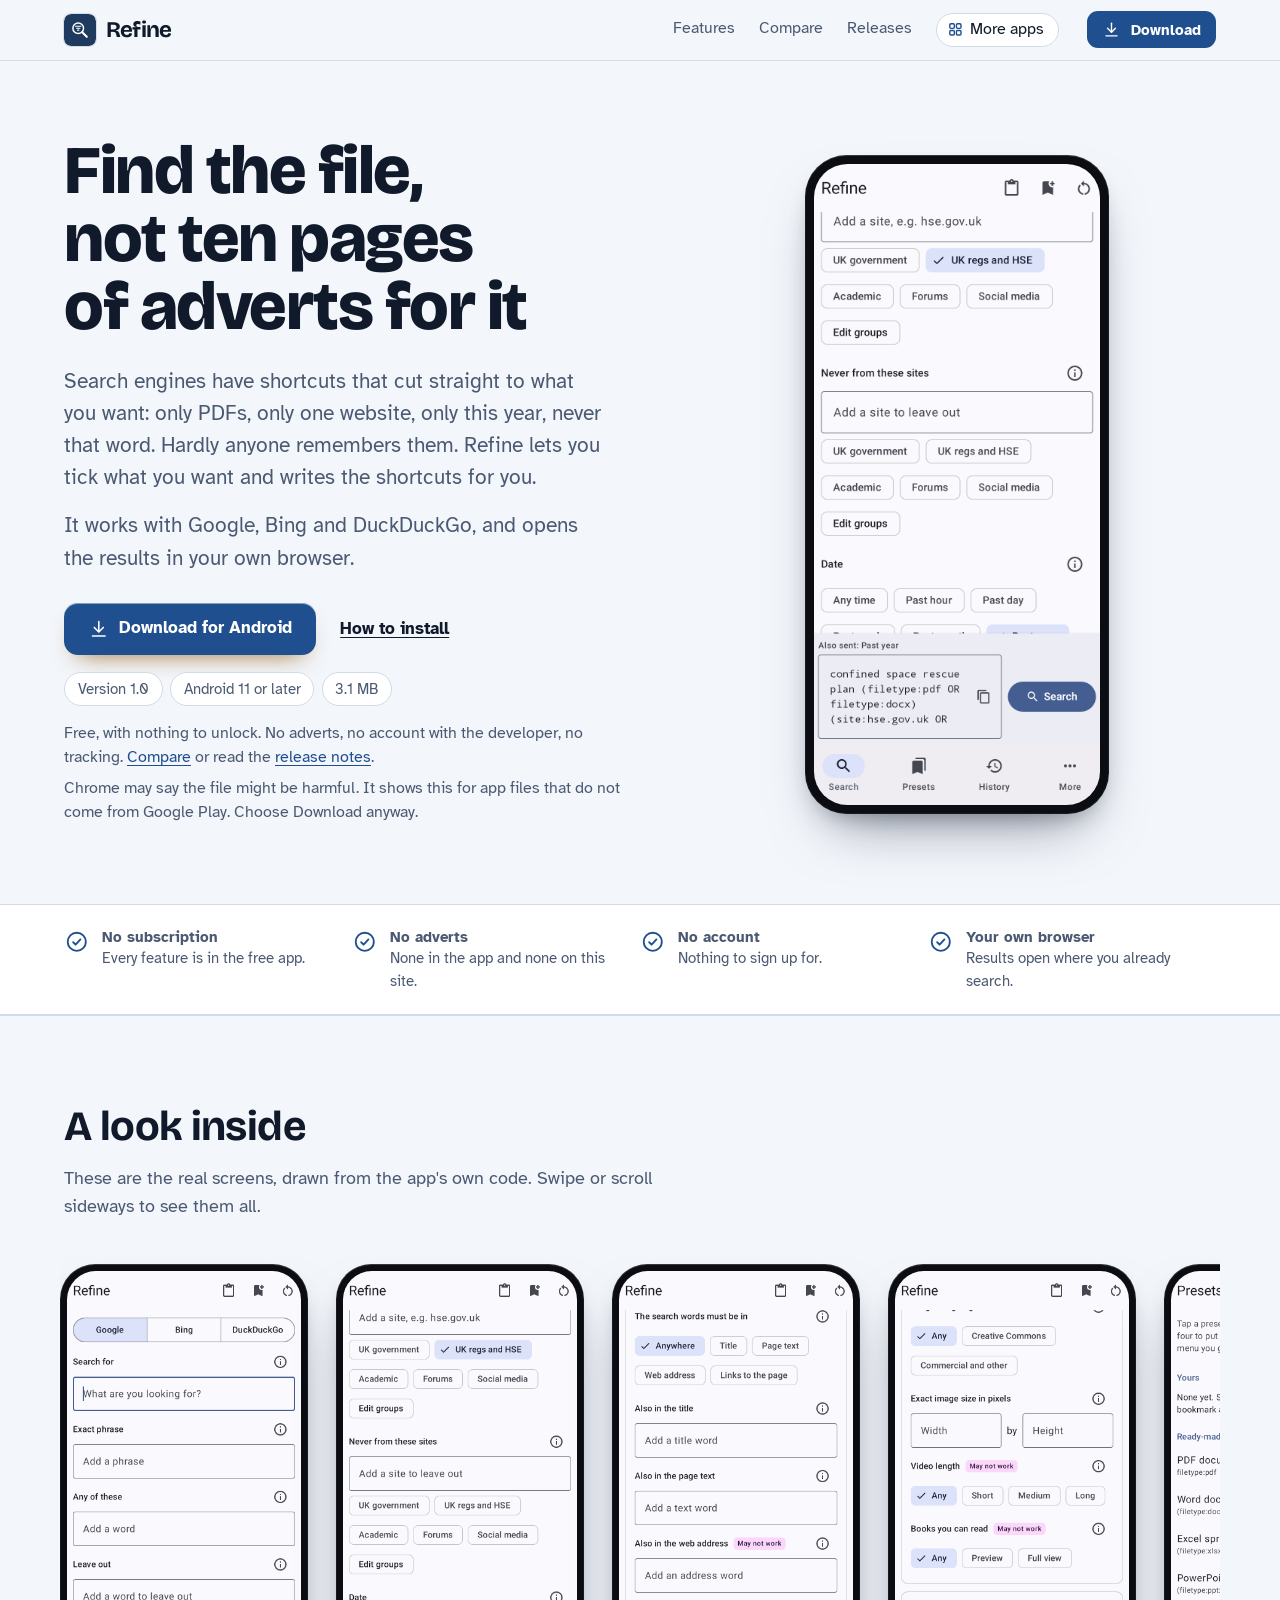
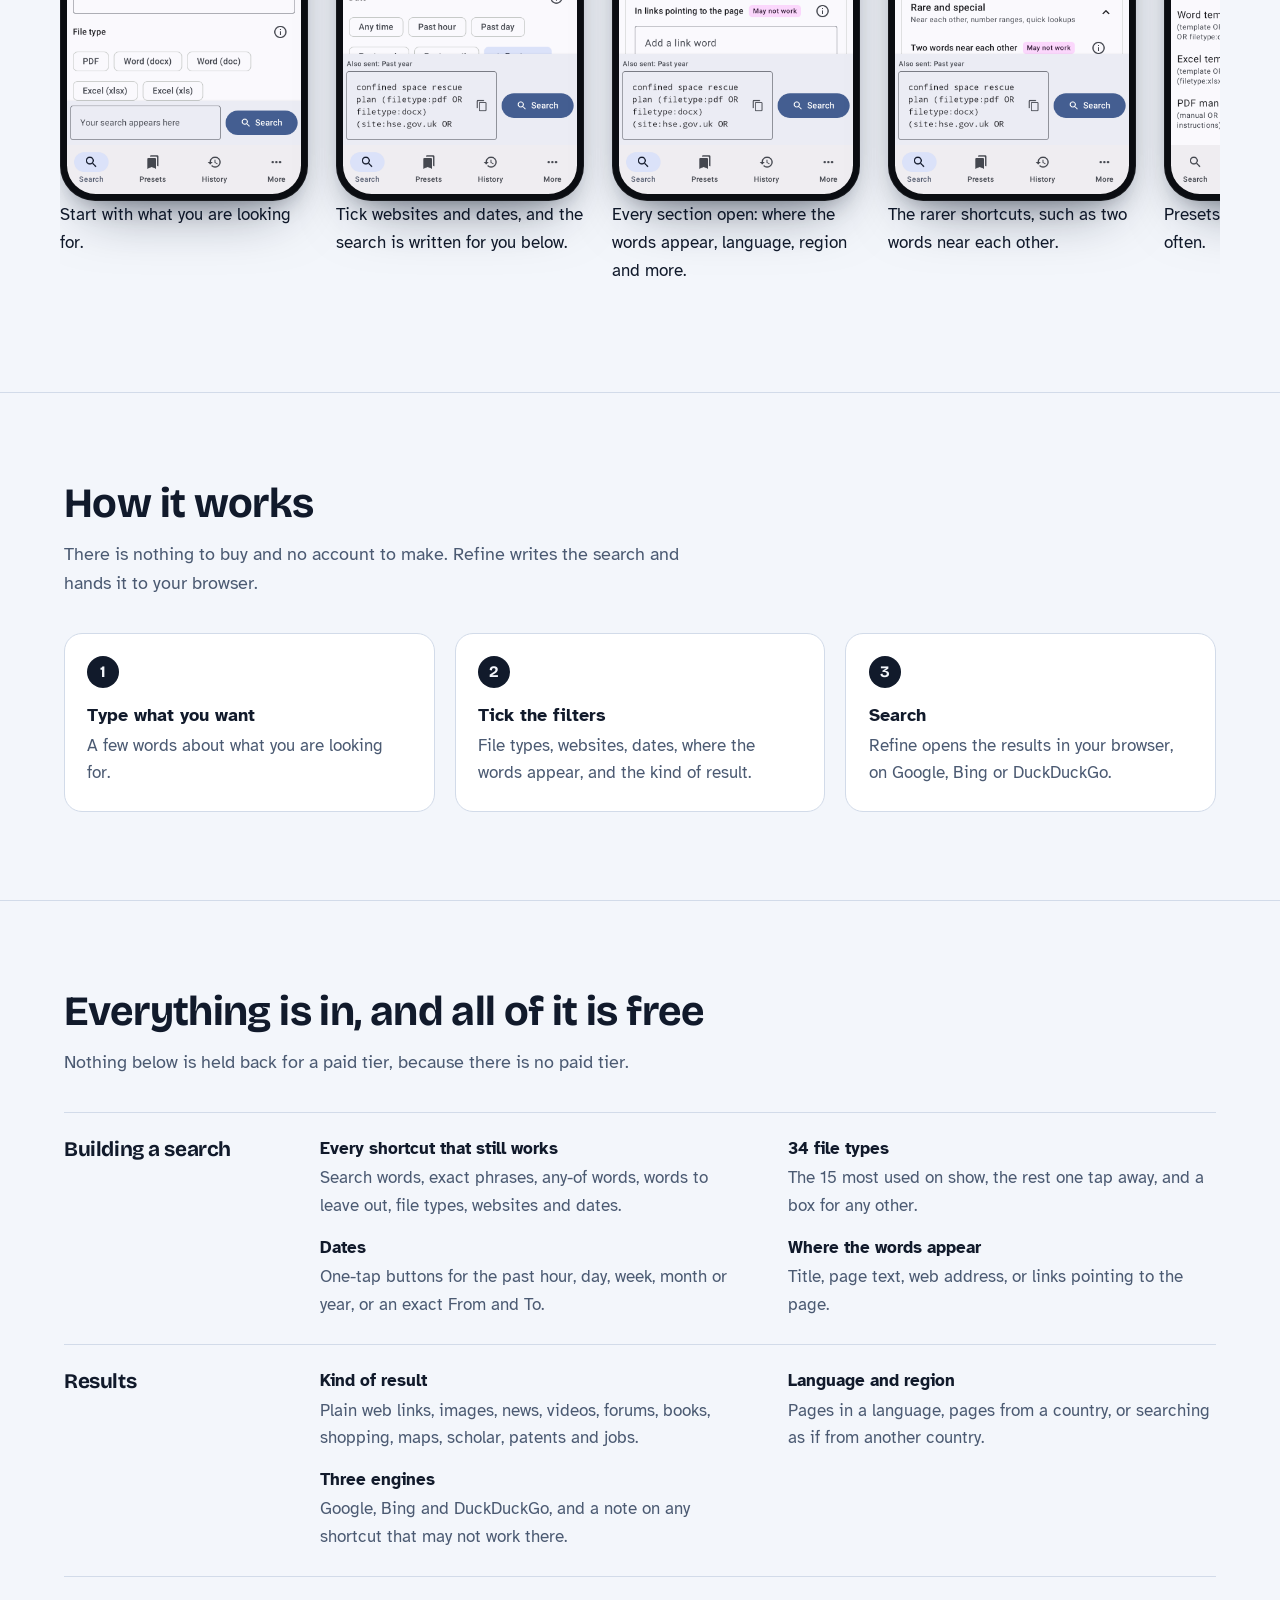
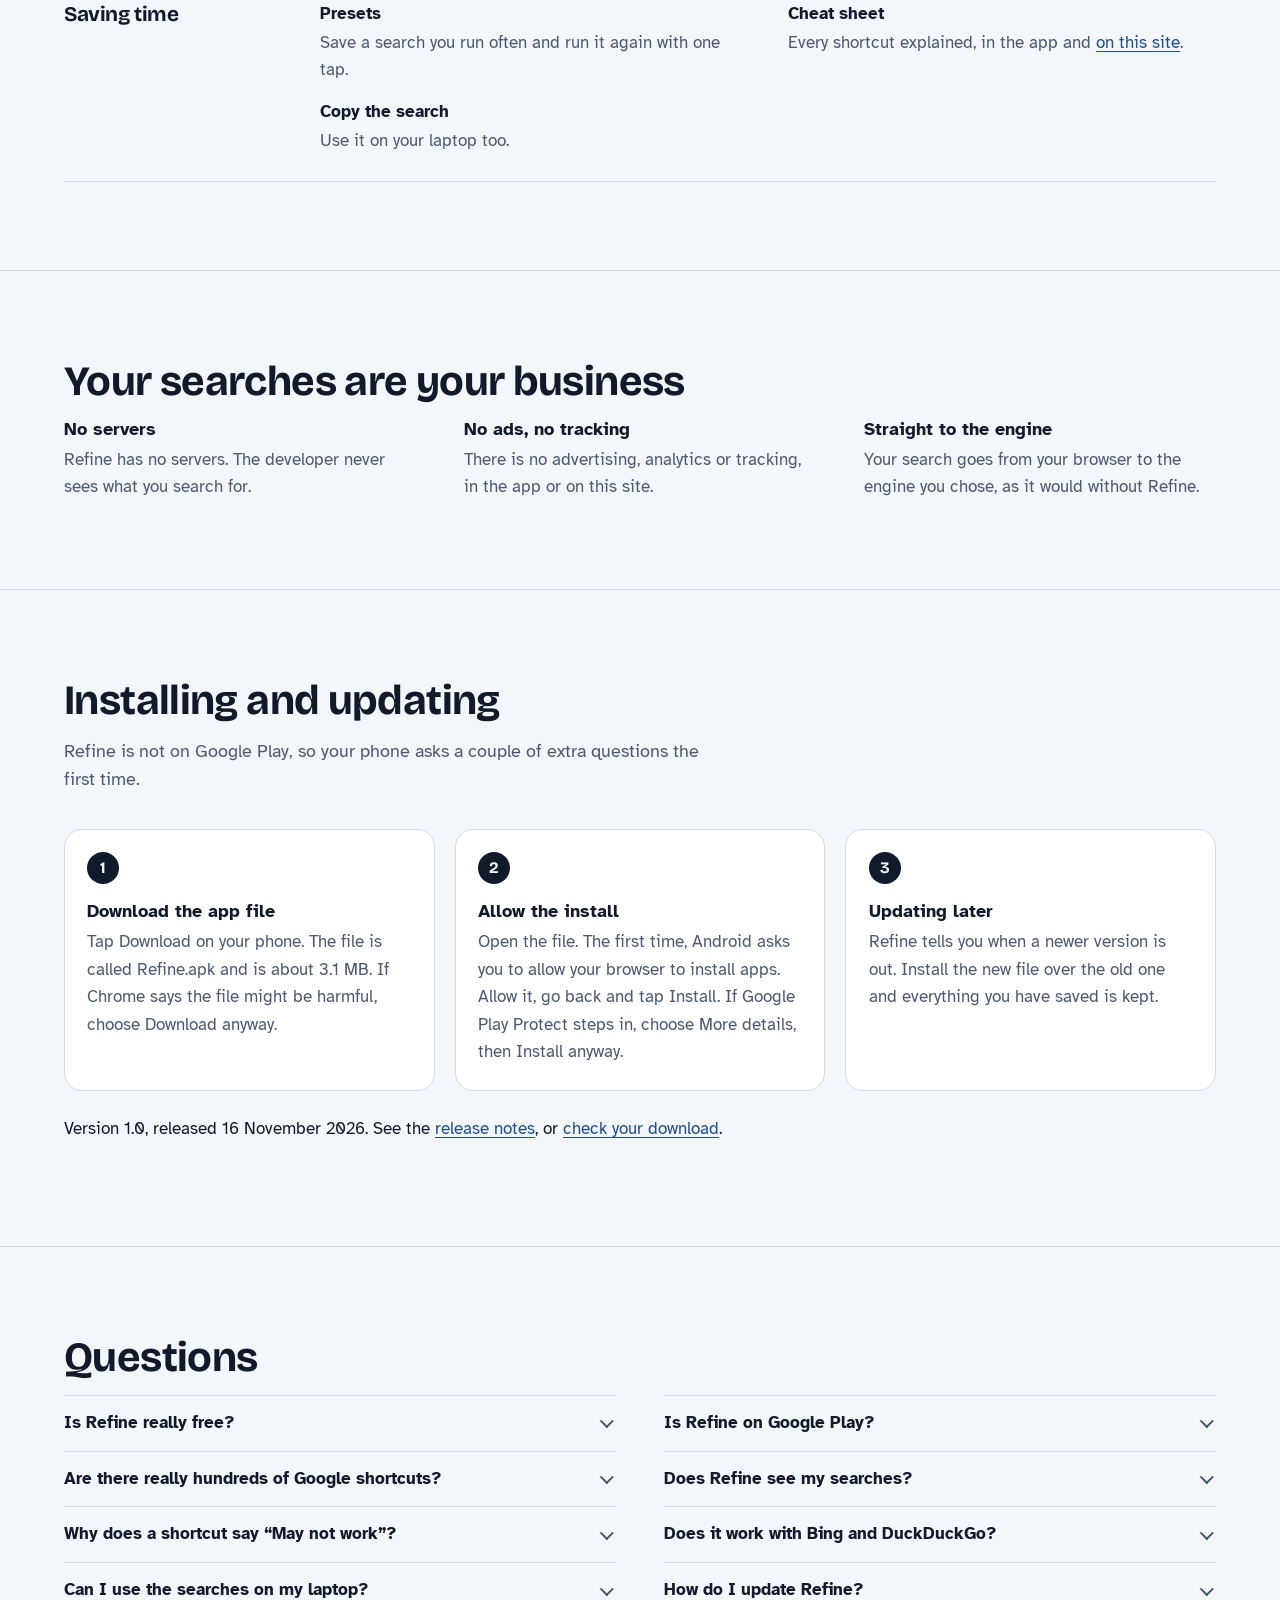
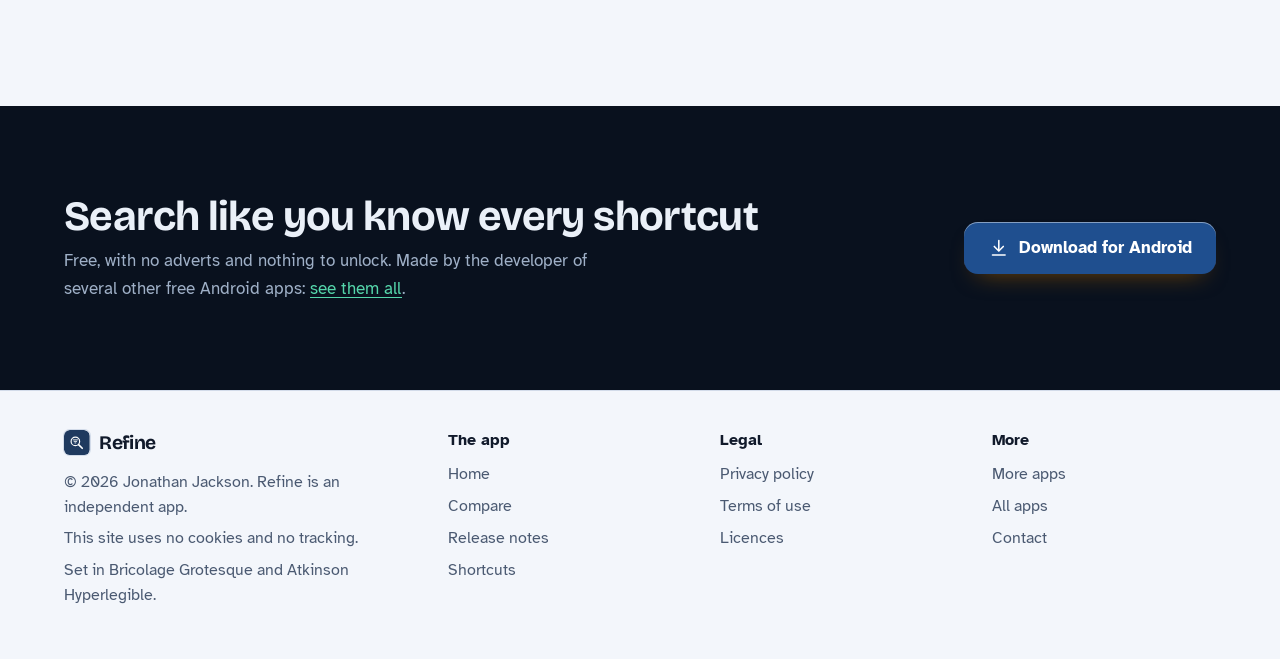
==== commit 262346a9: "Rebuild the site on the house layout, with screens from the app and a compare page" ====
--- a/index.html
+++ b/index.html
@@ -3,30 +3,32 @@
 <head>
 <meta charset="utf-8">
 <meta name="viewport" content="width=device-width, initial-scale=1">
-<title>Refine: a free search builder for Google, Bing and DuckDuckGo on Android</title>
-<meta name="description" content="Refine is an Android app that builds precise searches. Tick a file type, a website or a date range and it writes the search shortcuts for you. Free, no adverts, no tracking.">
+<title>Refine: tick what you want and it writes the search shortcuts for you</title>
+<meta name="description" content="Refine is a free Android app that builds searches for Google, Bing and DuckDuckGo from boxes you tick: file types, websites, dates, exact phrases and more. No adverts, no account.">
 <meta name="author" content="Jonathan Jackson">
 <link rel="canonical" href="https://customgpter.github.io/refine/">
 <meta name="theme-color" content="#f3f6fb" media="(prefers-color-scheme: light)">
 <meta name="theme-color" content="#0b111c" media="(prefers-color-scheme: dark)">
 <meta property="og:type" content="website">
 <meta property="og:site_name" content="Refine">
-<meta property="og:title" content="Refine: a free search builder for Google, Bing and DuckDuckGo on Android">
-<meta property="og:description" content="Refine is an Android app that builds precise searches. Tick a file type, a website or a date range and it writes the search shortcuts for you. Free, no adverts, no tracking.">
+<meta property="og:title" content="Refine: tick what you want and it writes the search shortcuts for you">
+<meta property="og:description" content="Refine is a free Android app that builds searches for Google, Bing and DuckDuckGo from boxes you tick: file types, websites, dates, exact phrases and more. No adverts, no account.">
 <meta property="og:url" content="https://customgpter.github.io/refine/">
 <meta property="og:image" content="https://customgpter.github.io/refine/assets/og.png">
 <meta property="og:image:width" content="1200">
 <meta property="og:image:height" content="630">
-<meta property="og:image:alt" content="The Refine name beside a search built from ticked boxes: file type PDF, one website, the past year">
+<meta property="og:image:alt" content="Refine&#x27;s search builder with a search for PDF and Word files from the past year">
 <meta property="og:locale" content="en_GB">
 <meta name="twitter:card" content="summary_large_image">
-<link rel="icon" href="assets/favicon.svg" type="image/svg+xml">
-<link rel="apple-touch-icon" href="assets/apple-touch-icon.png">
-<link rel="preload" href="assets/fonts/literata-latin-700-normal.woff2" as="font" type="font/woff2" crossorigin>
-<link rel="preload" href="assets/fonts/literata-latin-400-normal.woff2" as="font" type="font/woff2" crossorigin>
-<link rel="stylesheet" href="assets/site.css?v=1">
-<script type="application/ld+json">{"@context":"https://schema.org","@type":"SoftwareApplication","name":"Refine","url":"https://customgpter.github.io/refine/","description":"Refine is an Android app that builds precise searches for Google, Bing and DuckDuckGo. You tick what you want, such as a file type, a website or a date range, and it writes the search shortcuts for you.","applicationCategory":"UtilitiesApplication","operatingSystem":"Android 11 or later","softwareVersion":"1.0","downloadUrl":"https://github.com/CustomGPTer/refine/releases/latest/download/Refine.apk","offers":{"@type":"Offer","price":"0","priceCurrency":"GBP"},"author":{"@type":"Person","name":"Jonathan Jackson"}}</script>
-<script type="application/ld+json">{"@context":"https://schema.org","@type":"WebSite","name":"Refine","url":"https://customgpter.github.io/refine/","inLanguage":"en-GB"}</script>
+<link rel="icon" href="./assets/favicon.svg" type="image/svg+xml">
+<link rel="apple-touch-icon" href="./assets/apple-touch-icon.png">
+<link rel="preload" href="./assets/fonts/bricolage-grotesque-latin.woff2" as="font" type="font/woff2" crossorigin>
+<link rel="preload" href="./assets/fonts/atkinson-hyperlegible-latin-400-normal.woff2" as="font" type="font/woff2" crossorigin>
+<link rel="stylesheet" href="./assets/site.css?v=1">
+<link rel="stylesheet" href="./assets/house.css?v=1">
+<link rel="stylesheet" href="./assets/apps-list.css?v=1">
+<script src="./assets/apps-list.js?v=1" defer></script>
+<script type="application/ld+json">{"@context":"https://schema.org","@type":"SoftwareApplication","name":"Refine","url":"https://customgpter.github.io/refine/","description":"Refine is a free Android app that builds searches for Google, Bing and DuckDuckGo from boxes you tick: file types, websites, dates, exact phrases and more. No adverts, no account.","applicationCategory":"UtilitiesApplication","operatingSystem":"Android 11 or later","softwareVersion":"1.0","downloadUrl":"https://github.com/CustomGPTer/refine/releases/latest/download/Refine.apk","releaseNotes":"https://customgpter.github.io/refine/releases.html","offers":{"@type":"Offer","price":"0","priceCurrency":"GBP"},"inLanguage":"en-GB","image":"https://customgpter.github.io/refine/assets/og.png","featureList":["Every shortcut that still works","34 file types","Dates","Where the words appear","Kind of result","Language and region","Three engines","Presets","Cheat sheet","Copy the search"],"author":{"@type":"Person","name":"Jonathan Jackson"}}</script>
 <script type="application/ld+json">{"@context":"https://schema.org","@type":"FAQPage","mainEntity":[{"@type":"Question","name":"Is Refine really free?","acceptedAnswer":{"@type":"Answer","text":"Yes. There is no paid version, no subscription and no adverts, and nothing in the app is locked."}},{"@type":"Question","name":"Is Refine on Google Play?","acceptedAnswer":{"@type":"Answer","text":"No. Refine is a personal project and is downloaded from this site as an Android app file. It needs Android 11 or later, which covers almost every phone sold in recent years."}},{"@type":"Question","name":"Are there really hundreds of Google shortcuts?","acceptedAnswer":{"@type":"Answer","text":"No. Google has about 25 typed shortcuts that work every time, a further handful that are hit-and-miss, and a dozen it has switched off. The rest of the power is in filters that live in the web address, such as exact dates, language, country and the kind of result. Refine has a box for all of the ones that still do something, and tells you which are hit-and-miss. The shortcuts page lists every one."}},{"@type":"Question","name":"Does Refine see my searches?","acceptedAnswer":{"@type":"Answer","text":"Nobody connected with Refine does. The app builds a normal search link and hands it to your browser, exactly as if you had typed it yourself. Your history and presets are kept on your phone. The detail is in the privacy policy."}},{"@type":"Question","name":"Why does a shortcut say “May not work”?","acceptedAnswer":{"@type":"Answer","text":"Search engines change their shortcuts without notice. One with that label has not been switched off, but it does not always do what it says. If a search looks wrong, that box is the first one to untick."}},{"@type":"Question","name":"Does it work with Bing and DuckDuckGo?","acceptedAnswer":{"@type":"Answer","text":"Yes. Pick the engine at the top. Each one understands a different set of shortcuts, so Refine greys out the boxes that engine does not know and leaves them out of the search, and tells you which ones it left out."}},{"@type":"Question","name":"Can I use the searches on my laptop?","acceptedAnswer":{"@type":"Answer","text":"Yes. Copy the finished search with one tap and paste it into any browser. The in-app cheat sheet lists every shortcut and can be saved as a PDF to keep by your desk."}},{"@type":"Question","name":"How do I update Refine?","acceptedAnswer":{"@type":"Answer","text":"Refine tells you when it opens if a newer version is out. Download it from this site and install it over the one you have. Your presets, site groups and history are kept."}}]}</script>
 </head>
 <body>
@@ -34,7 +36,8 @@
 <header class="masthead">
 <div class="wrap">
 <a class="brand" href="./" aria-label="Refine home"><svg viewBox="0 0 108 108" aria-hidden="true"><rect width="108" height="108" rx="24" fill="#1f3a5f"/><circle cx="48" cy="48" r="18" fill="none" stroke="#fff" stroke-width="5"/><path d="M61.5 61.5 77 77" fill="none" stroke="#fff" stroke-width="7" stroke-linecap="round"/><path d="M39 41.5h18M42.5 48h11M46 54.5h4" fill="none" stroke="#fff" stroke-width="3.6" stroke-linecap="round"/></svg><span>Refine</span></a>
-<nav aria-label="Main"><ul><li><a href="./#features">Features</a></li><li><a href="shortcuts.html">Shortcuts</a></li><li><a href="releases.html">Releases</a></li><li><a class="more-apps" href="more-apps.html"><svg viewBox="0 0 24 24" aria-hidden="true"><rect x="4" y="4" width="6.5" height="6.5" rx="1.6"/><rect x="13.5" y="4" width="6.5" height="6.5" rx="1.6"/><rect x="4" y="13.5" width="6.5" height="6.5" rx="1.6"/><rect x="13.5" y="13.5" width="6.5" height="6.5" rx="1.6"/></svg>More apps</a></li><li><a href="privacy.html">Privacy</a></li><li><a href="terms.html">Terms</a></li><li><a href="licences.html">Licences</a></li></ul></nav>
+<nav aria-label="Main"><ul><li><a href="./#features">Features</a></li><li><a href="./compare.html">Compare</a></li><li><a href="./releases.html">Releases</a></li><li><a class="more-apps" href="./more-apps.html"><svg class="ico" viewBox="0 0 24 24" aria-hidden="true"><rect x="4" y="4" width="6.5" height="6.5" rx="1.6"/><rect x="13.5" y="4" width="6.5" height="6.5" rx="1.6"/><rect x="4" y="13.5" width="6.5" height="6.5" rx="1.6"/><rect x="13.5" y="13.5" width="6.5" height="6.5" rx="1.6"/></svg>More apps</a></li></ul></nav>
+<a class="button small" href="https://github.com/CustomGPTer/refine/releases/latest/download/Refine.apk"><svg class="ico" viewBox="0 0 24 24" aria-hidden="true"><path d="M12 4v11"/><path d="M7 10.5l5 5 5-5"/><path d="M5 20h14"/></svg>Download</a>
 </div>
 </header>
 <main id="main">
@@ -42,100 +45,97 @@
 <div class="wrap hero-grid">
 <div class="hero-copy">
 <h1>Find the file, not ten pages of adverts for it</h1>
-<p class="lede">Search engines have shortcuts that cut straight to what you want: only PDFs, only one website, only this year, never that word. Hardly anyone remembers them. Refine is an Android app that lets you tick what you want and writes the shortcuts for you.</p>
-<p class="lede">It is free, with no adverts and nothing to unlock. It works with Google, Bing and DuckDuckGo, and opens the results in your own browser.</p>
-<p class="get"><a class="button" href="https://github.com/CustomGPTer/refine/releases/latest/download/Refine.apk">Download for Android</a></p>
-<p class="facts">Free, with nothing to unlock. Android 11 or later. No ads, no accounts, no tracking. <a href="shortcuts.html">Every shortcut</a> &middot; <a href="releases.html">Release notes</a></p>
+<p class="lede">Search engines have shortcuts that cut straight to what you want: only PDFs, only one website, only this year, never that word. Hardly anyone remembers them. Refine lets you tick what you want and writes the shortcuts for you.</p><p class="lede">It works with Google, Bing and DuckDuckGo, and opens the results in your own browser.</p>
+
+<p class="get" id="download"><a class="button" href="https://github.com/CustomGPTer/refine/releases/latest/download/Refine.apk"><svg class="ico" viewBox="0 0 24 24" aria-hidden="true"><path d="M12 4v11"/><path d="M7 10.5l5 5 5-5"/><path d="M5 20h14"/></svg>Download for Android</a><a class="aside" href="#install">How to install</a></p>
+<ul class="pills"><li>Version 1.0</li><li>Android 11 or later</li><li>3.1 MB</li></ul>
+<p class="facts">Free, with nothing to unlock. No adverts, no account with the developer, no tracking. <a href="compare.html">Compare</a> or read the <a href="releases.html">release notes</a>.</p>
 <p class="facts">Chrome may say the file might be harmful. It shows this for app files that do not come from Google Play. Choose Download anyway.</p>
 </div>
-<div class="demo" role="img" aria-label="The Refine search screen. Search for reads confined space rescue plan. Under File type, PDF and Word are ticked. Under Only from these sites, the group UK regs and HSE is ticked. Under Date, Past year is ticked. Under Leave out are the words training and course. At the bottom is the finished search, written out with its shortcuts, and a Search button."><div class="view"><div class="bar"><span class="dot"></span><span>Refine</span><span class="next">Google</span></div><div class="sheet"><p class="lab">Search for</p><p class="field">confined space rescue plan</p><p class="lab">File type</p><p class="chips"><span class="on">PDF</span><span class="on">Word</span><span>Excel</span><span>PowerPoint</span></p><p class="lab">Only from these sites</p><p class="chips"><span class="on">UK regs and HSE</span><span>Academic</span><span>Forums</span></p><p class="lab">Date</p><p class="chips"><span>Past week</span><span>Past month</span><span class="on">Past year</span></p><p class="lab">Leave out</p><p class="chips"><span class="on">training</span><span class="on">course</span></p></div><div class="out"><code>confined space rescue plan (filetype:pdf OR filetype:docx) (site:hse.gov.uk OR site:legislation.gov.uk OR site:gov.uk) -training -course</code><span class="go">Search</span></div></div></div>
+<div class="hero-phone"><div class="phone"><img src="./assets/screens/built.png" alt="Tick websites and dates, and the search is written for you below." width="393" height="852" fetchpriority="high"></div></div>
 </div>
 </div>
+
+<section class="promises" aria-label="In short">
+<div class="wrap"><ul><li><svg class="ico" viewBox="0 0 24 24" aria-hidden="true"><circle cx="12" cy="12" r="8.5"/><path d="M8.6 12.4l2.3 2.3 4.5-4.9"/></svg><span><b>No subscription</b><span>Every feature is in the free app.</span></span></li><li><svg class="ico" viewBox="0 0 24 24" aria-hidden="true"><circle cx="12" cy="12" r="8.5"/><path d="M8.6 12.4l2.3 2.3 4.5-4.9"/></svg><span><b>No adverts</b><span>None in the app and none on this site.</span></span></li><li><svg class="ico" viewBox="0 0 24 24" aria-hidden="true"><circle cx="12" cy="12" r="8.5"/><path d="M8.6 12.4l2.3 2.3 4.5-4.9"/></svg><span><b>No account</b><span>Nothing to sign up for.</span></span></li><li><svg class="ico" viewBox="0 0 24 24" aria-hidden="true"><circle cx="12" cy="12" r="8.5"/><path d="M8.6 12.4l2.3 2.3 4.5-4.9"/></svg><span><b>Your own browser</b><span>Results open where you already search.</span></span></li></ul></div>
+</section>
+
+<section id="screens" aria-labelledby="screens-h">
+<div class="wrap">
+<h2 id="screens-h">A look inside</h2>
+<p class="intro">These are the real screens, drawn from the app&#x27;s own code. Swipe or scroll sideways to see them all.</p>
+<div class="gallery" tabindex="0" role="region" aria-label="Screens from Refine"><figure class="shot"><div class="phone"><img src="./assets/screens/empty.png" alt="Start with what you are looking for." width="393" height="852" loading="eager" decoding="async"></div><figcaption>Start with what you are looking for.</figcaption></figure><figure class="shot"><div class="phone"><img src="./assets/screens/built.png" alt="Tick websites and dates, and the search is written for you below." width="393" height="852" loading="eager" decoding="async"></div><figcaption>Tick websites and dates, and the search is written for you below.</figcaption></figure><figure class="shot"><div class="phone"><img src="./assets/screens/folds.png" alt="Every section open: where the words appear, language, region and more." width="393" height="852" loading="eager" decoding="async"></div><figcaption>Every section open: where the words appear, language, region and more.</figcaption></figure><figure class="shot"><div class="phone"><img src="./assets/screens/rare.png" alt="The rarer shortcuts, such as two words near each other." width="393" height="852" loading="eager" decoding="async"></div><figcaption>The rarer shortcuts, such as two words near each other.</figcaption></figure><figure class="shot"><div class="phone"><img src="./assets/screens/presets.png" alt="Presets for searches you run often." width="393" height="852" loading="eager" decoding="async"></div><figcaption>Presets for searches you run often.</figcaption></figure><figure class="shot"><div class="phone"><img src="./assets/screens/cheat.png" alt="A cheat sheet of every shortcut." width="393" height="852" loading="eager" decoding="async"></div><figcaption>A cheat sheet of every shortcut.</figcaption></figure><figure class="shot"><div class="phone"><img src="./assets/screens/settings.png" alt="Settings for the engine, the browser and the look." width="393" height="852" loading="eager" decoding="async"></div><figcaption>Settings for the engine, the browser and the look.</figcaption></figure></div>
+</div>
+</section>
 
 <section id="how" aria-labelledby="how-h">
 <div class="wrap">
 <h2 id="how-h">How it works</h2>
-<p class="intro">A search shortcut is a short code typed alongside your words, such as <code>filetype:pdf</code> to see only PDF files. They are powerful, fiddly, and easy to get wrong. Refine turns each one into a box to tick.</p>
-<ol class="steps">
-<li><h3>Type your subject</h3><p>In the app, or send it from another app: highlight a part number in an email, tap <span class="path">Refine</span>, and it is already in the search box.</p></li>
-<li><h3>Tick what you want</h3><p>File type, website, dates, words to leave out. The finished search is written out at the bottom as you go, so you can see exactly what will be sent.</p></li>
-<li><h3>Tap Search</h3><p>The results open in your usual browser, signed in as you. Save the set-up as a preset and next time it is one tap.</p></li>
-</ol>
+<p class="intro">There is nothing to buy and no account to make. Refine writes the search and hands it to your browser.</p>
+<ol class="steps"><li><h3>Type what you want</h3><p>A few words about what you are looking for.</p></li><li><h3>Tick the filters</h3><p>File types, websites, dates, where the words appear, and the kind of result.</p></li><li><h3>Search</h3><p>Refine opens the results in your browser, on Google, Bing or DuckDuckGo.</p></li></ol>
 </div>
 </section>
 
 <section id="features" aria-labelledby="features-h">
 <div class="wrap">
 <h2 id="features-h">Everything is in, and all of it is free</h2>
-<p class="intro">The everyday boxes are at the top of the screen. The rarer ones are folded away underneath until you need them.</p>
-<dl class="features">
-<div><dt>Tick boxes, not codes</dt><dd>File type, website, dates, exact phrases, words to leave out, words in the title: each has its own box. Refine writes <code>filetype:</code>, <code>site:</code>, <code>intitle:</code> and the rest for you.</dd></div><div><dt>The search, shown as you build it</dt><dd>The finished search sits at the bottom of the screen and updates with every tick. Edit it by hand if you like, or copy it to use anywhere.</dd></div><div><dt>34 file types</dt><dd>PDF, Word, Excel, PowerPoint, CSV, CAD drawings, Google Earth files and more. The 15 most used are on show and the rest are one tap away. Tick several and a result can be any of them.</dd></div><div><dt>Dates that mean dates</dt><dd>One-tap buttons for the past hour, day, week, month or year, or a calendar for an exact From and To.</dd></div><div><dt>Site groups</dt><dd>Save a list of websites and search all of them in one tick, or leave them all out. Starter groups cover UK government, UK regulations and HSE, academic sites, forums and social media.</dd></div><div><dt>Presets</dt><dd>Save every box as it stands under a name. Next time it is one tap, and you only type the subject. Twenty-two ready-made presets are included, from PDF manuals to forum answers from the last year.</dd></div><div><dt>Filters Google hides in the address</dt><dd>Exactly-what-I-typed, no spelling correction, language, country, SafeSearch, and the kind of result: plain links with no AI summary, Images, News, Videos, Forums, Books, Scholar, Maps and more.</dd></div><div><dt>Image, video and book filters</dt><dd>Image size, colour, shape, kind and usage rights. Video length. Books you can read in full.</dd></div><div><dt>Three search engines</dt><dd>Google, Bing and DuckDuckGo. Refine translates where they differ, such as Bing’s <code>inbody:</code>, and greys out what an engine does not understand.</dd></div><div><dt>Honest about what works</dt><dd>Every box says whether its shortcut is reliable or hit-and-miss on the engine you have chosen. Shortcuts that Google has switched off are left out.</dd></div><div><dt>Paste a search, see what it does</dt><dd>Paste a search someone sent you and Refine ticks the matching boxes, so you can read it and change it.</dd></div><div><dt>From anywhere on your phone</dt><dd>Send text to Refine with Share, or highlight a word in any app and choose Refine from the pop-up menu. Share a web page and Refine searches inside that site.</dd></div><div><dt>Widget and icon shortcuts</dt><dd>A home-screen widget with a search box and your four starred presets. The same four sit on the menu you get by pressing and holding the app icon.</dd></div><div><dt>History you can reuse</dt><dd>Every search is kept on your phone. Run one again, or open it with all its boxes ticked and change one thing.</dd></div><div><dt>A cheat sheet to keep</dt><dd>Every shortcut in one place, in plain English with an example. Save it as a PDF and you can type them yourself on a laptop.</dd></div><div><dt>A backup file</dt><dd>Save your presets, site groups, history and settings to one small file, and load it on another phone.</dd></div>
-</dl>
-<p class="more"><a href="shortcuts.html">See every shortcut and filter, and which engines understand it</a></p>
-</div>
-</section>
-
-<section id="permissions" aria-labelledby="permissions-h">
-<div class="wrap">
-<h2 id="permissions-h">What it asks of your phone</h2>
-<p class="intro">Refine asks for one thing, internet access, and has no access to your files, contacts, location, camera or microphone.</p>
-<div class="scroll">
-<table>
-<thead><tr><th scope="col">Access</th><th scope="col">What Refine does with it</th><th scope="col">What it never does</th></tr></thead>
-<tbody>
-<tr><th scope="row">Internet access</th><td>Checks GitHub once a day for a newer version. Shows the results page inside the app, if you choose that in Settings instead of your browser.</td><td>Send your searches, history or presets to the developer or to anyone but the search engine you chose.</td></tr>
-</tbody>
-</table>
-</div>
-<p class="after-table">Saving the cheat sheet or a backup file uses Android’s own file picker, so Refine sees only the one file you choose. The detail is in the <a href="privacy.html">privacy policy</a>.</p>
+<p class="intro">Nothing below is held back for a paid tier, because there is no paid tier.</p>
+<div class="groups"><div class="group"><h3>Building a search</h3><dl><div><dt>Every shortcut that still works</dt><dd>Search words, exact phrases, any-of words, words to leave out, file types, websites and dates.</dd></div><div><dt>34 file types</dt><dd>The 15 most used on show, the rest one tap away, and a box for any other.</dd></div><div><dt>Dates</dt><dd>One-tap buttons for the past hour, day, week, month or year, or an exact From and To.</dd></div><div><dt>Where the words appear</dt><dd>Title, page text, web address, or links pointing to the page.</dd></div></dl></div><div class="group"><h3>Results</h3><dl><div><dt>Kind of result</dt><dd>Plain web links, images, news, videos, forums, books, shopping, maps, scholar, patents and jobs.</dd></div><div><dt>Language and region</dt><dd>Pages in a language, pages from a country, or searching as if from another country.</dd></div><div><dt>Three engines</dt><dd>Google, Bing and DuckDuckGo, and a note on any shortcut that may not work there.</dd></div></dl></div><div class="group"><h3>Saving time</h3><dl><div><dt>Presets</dt><dd>Save a search you run often and run it again with one tap.</dd></div><div><dt>Cheat sheet</dt><dd>Every shortcut explained, in the app and <a href="shortcuts.html">on this site</a>.</dd></div><div><dt>Copy the search</dt><dd>Use it on your laptop too.</dd></div></dl></div></div>
 </div>
 </section>
 
 <section id="privacy" aria-labelledby="privacy-h">
 <div class="wrap">
 <h2 id="privacy-h">Your searches are your business</h2>
-<ul class="plain">
-<li><h3>Nothing goes to the developer</h3><p>Refine builds a normal search link and hands it to your browser. What you searched for is between you and the search engine, as it always was.</p></li>
-<li><h3>No accounts, no adverts</h3><p>There is nothing to sign up for and no advertising in the app. This site has no cookies and no tracking.</p></li>
-<li><h3>No servers</h3><p>Refine’s developer runs no servers and collects nothing. Your history and presets stay on your phone.</p></li>
-</ul>
+<ul class="plain"><li><h3>No servers</h3><p>Refine has no servers. The developer never sees what you search for.</p></li><li><h3>No ads, no tracking</h3><p>There is no advertising, analytics or tracking, in the app or on this site.</p></li><li><h3>Straight to the engine</h3><p>Your search goes from your browser to the engine you chose, as it would without Refine.</p></li></ul>
+</div>
+</section>
+
+<section id="install" aria-labelledby="install-h">
+<div class="wrap">
+<h2 id="install-h">Installing and updating</h2>
+<p class="intro">Refine is not on Google Play, so your phone asks a couple of extra questions the first time.</p>
+<ol class="steps"><li><h3>Download the app file</h3><p>Tap Download on your phone. The file is called Refine.apk and is about 3.1 MB. If Chrome says the file might be harmful, choose Download anyway.</p></li><li><h3>Allow the install</h3><p>Open the file. The first time, Android asks you to allow your browser to install apps. Allow it, go back and tap Install. If Google Play Protect steps in, choose More details, then Install anyway.</p></li><li><h3>Updating later</h3><p>Refine tells you when a newer version is out. Install the new file over the old one and everything you have saved is kept.</p></li></ol>
+<p class="after-table">Version 1.0, released 16 November 2026. See the <a href="releases.html">release notes</a>, or <a href="releases.html#checking">check your download</a>.</p>
 </div>
 </section>
 
 <section id="questions" aria-labelledby="questions-h">
 <div class="wrap">
 <h2 id="questions-h">Questions</h2>
-<div class="faq">
-<div><h3>Is Refine really free?</h3><p>Yes. There is no paid version, no subscription and no adverts, and nothing in the app is locked.</p></div><div><h3>Is Refine on Google Play?</h3><p>No. Refine is a personal project and is downloaded from this site as an Android app file. It needs Android 11 or later, which covers almost every phone sold in recent years.</p></div><div><h3>Are there really hundreds of Google shortcuts?</h3><p>No. Google has about 25 typed shortcuts that work every time, a further handful that are hit-and-miss, and a dozen it has switched off. The rest of the power is in filters that live in the web address, such as exact dates, language, country and the kind of result. Refine has a box for all of the ones that still do something, and tells you which are hit-and-miss. The <a href="shortcuts.html">shortcuts page</a> lists every one.</p></div><div><h3>Does Refine see my searches?</h3><p>Nobody connected with Refine does. The app builds a normal search link and hands it to your browser, exactly as if you had typed it yourself. Your history and presets are kept on your phone. The detail is in the <a href="privacy.html">privacy policy</a>.</p></div><div><h3>Why does a shortcut say “May not work”?</h3><p>Search engines change their shortcuts without notice. One with that label has not been switched off, but it does not always do what it says. If a search looks wrong, that box is the first one to untick.</p></div><div><h3>Does it work with Bing and DuckDuckGo?</h3><p>Yes. Pick the engine at the top. Each one understands a different set of shortcuts, so Refine greys out the boxes that engine does not know and leaves them out of the search, and tells you which ones it left out.</p></div><div><h3>Can I use the searches on my laptop?</h3><p>Yes. Copy the finished search with one tap and paste it into any browser. The in-app cheat sheet lists every shortcut and can be saved as a PDF to keep by your desk.</p></div><div><h3>How do I update Refine?</h3><p>Refine tells you when it opens if a newer version is out. Download it from this site and install it over the one you have. Your presets, site groups and history are kept.</p></div>
-</div>
+<div class="faq"><details><summary>Is Refine really free?</summary><p>Yes. There is no paid version, no subscription and no adverts, and nothing in the app is locked.</p></details><details><summary>Is Refine on Google Play?</summary><p>No. Refine is a personal project and is downloaded from this site as an Android app file. It needs Android 11 or later, which covers almost every phone sold in recent years.</p></details><details><summary>Are there really hundreds of Google shortcuts?</summary><p>No. Google has about 25 typed shortcuts that work every time, a further handful that are hit-and-miss, and a dozen it has switched off. The rest of the power is in filters that live in the web address, such as exact dates, language, country and the kind of result. Refine has a box for all of the ones that still do something, and tells you which are hit-and-miss. The <a href="shortcuts.html">shortcuts page</a> lists every one.</p></details><details><summary>Does Refine see my searches?</summary><p>Nobody connected with Refine does. The app builds a normal search link and hands it to your browser, exactly as if you had typed it yourself. Your history and presets are kept on your phone. The detail is in the <a href="privacy.html">privacy policy</a>.</p></details><details><summary>Why does a shortcut say “May not work”?</summary><p>Search engines change their shortcuts without notice. One with that label has not been switched off, but it does not always do what it says. If a search looks wrong, that box is the first one to untick.</p></details><details><summary>Does it work with Bing and DuckDuckGo?</summary><p>Yes. Pick the engine at the top. Each one understands a different set of shortcuts, so Refine greys out the boxes that engine does not know and leaves them out of the search, and tells you which ones it left out.</p></details><details><summary>Can I use the searches on my laptop?</summary><p>Yes. Copy the finished search with one tap and paste it into any browser. The in-app cheat sheet lists every shortcut and can be saved as a PDF to keep by your desk.</p></details><details><summary>How do I update Refine?</summary><p>Refine tells you when it opens if a newer version is out. Download it from this site and install it over the one you have. Your presets, site groups and history are kept.</p></details></div>
 </div>
 </section>
 
-<section id="get" aria-labelledby="get-h">
-<div class="wrap"><div class="measure">
-<h2 id="get-h">Getting Refine</h2>
-<p>Refine is a personal project and is free, with no paid version. It is downloaded from this site as an Android app file and is not on Google Play. It runs on phones and tablets with Android 11 or later.</p>
-<p class="get"><a class="button" href="https://github.com/CustomGPTer/refine/releases/latest/download/Refine.apk">Download for Android</a></p>
-<p>When you download, Chrome may warn that the file might be harmful. It shows this warning for app files that do not come from Google Play; choose Download anyway. If you want to be sure the file is the real one, compare it with the checksum in the <a href="releases.html#checking">release notes</a>.</p>
-<p>Open the downloaded file to install it. The first time, Android asks you to allow your browser to install apps. Google Play Protect may also step in, because Refine is an app it has not seen before: choose More details, then Install anyway. To update, install the latest version over the one you have: your presets, site groups and history are kept. What changed in each version is in the <a href="releases.html">release notes</a>.</p>
-<p>The same developer makes <a href="more-apps.html">other free Android apps</a>. For a question, a problem, or anything about your data, <a href="https://github.com/CustomGPTer/refine/issues">open an issue on GitHub</a>.</p>
-</div></div>
+<section class="closing" aria-labelledby="closing-h">
+<div class="wrap">
+<div><h2 id="closing-h">Search like you know every shortcut</h2><p>Free, with no adverts and nothing to unlock. Made by the developer of several other free Android apps: <a href="more-apps.html">see them all</a>.</p></div>
+<a class="button" href="https://github.com/CustomGPTer/refine/releases/latest/download/Refine.apk"><svg class="ico" viewBox="0 0 24 24" aria-hidden="true"><path d="M12 4v11"/><path d="M7 10.5l5 5 5-5"/><path d="M5 20h14"/></svg>Download for Android</a>
+</div>
 </section>
 </main>
 <footer class="colophon">
 <div class="wrap">
 <div>
+<a class="brand" href="./" aria-label="Refine home"><svg viewBox="0 0 108 108" aria-hidden="true"><rect width="108" height="108" rx="24" fill="#1f3a5f"/><circle cx="48" cy="48" r="18" fill="none" stroke="#fff" stroke-width="5"/><path d="M61.5 61.5 77 77" fill="none" stroke="#fff" stroke-width="7" stroke-linecap="round"/><path d="M39 41.5h18M42.5 48h11M46 54.5h4" fill="none" stroke="#fff" stroke-width="3.6" stroke-linecap="round"/></svg><span>Refine</span></a>
 <p>&copy; 2026 Jonathan Jackson. Refine is an independent app.</p>
-<p>This site uses no cookies and no tracking. It is set in Literata and Atkinson Hyperlegible.</p>
+<p>This site uses no cookies and no tracking.</p>
+<p>Set in Bricolage Grotesque and Atkinson Hyperlegible.</p>
 </div>
-<nav aria-label="Footer"><ul>
+<nav aria-label="The app"><h2>The app</h2><ul>
 <li><a href="./">Home</a></li>
-<li><a href="shortcuts.html">Shortcuts</a></li>
-<li><a href="releases.html">Release notes</a></li>
-<li><a href="more-apps.html">More apps</a></li>
-<li><a href="privacy.html">Privacy policy</a></li>
-<li><a href="terms.html">Terms of use</a></li>
-<li><a href="licences.html">Licences</a></li>
+<li><a href="./compare.html">Compare</a></li>
+<li><a href="./releases.html">Release notes</a></li>
+<li><a href="./shortcuts.html">Shortcuts</a></li>
+</ul></nav>
+<nav aria-label="Legal"><h2>Legal</h2><ul>
+<li><a href="./privacy.html">Privacy policy</a></li>
+<li><a href="./terms.html">Terms of use</a></li>
+<li><a href="./licences.html">Licences</a></li>
+</ul></nav>
+<nav aria-label="More"><h2>More</h2><ul>
+<li><a href="./more-apps.html">More apps</a></li>
+<li><a href="https://customgpter.github.io/">All apps</a></li>
 <li><a href="https://github.com/CustomGPTer/refine/issues">Contact</a></li>
 </ul></nav>
 </div>
--- a/assets/site.css
+++ b/assets/site.css
@@ -1,212 +1,187 @@
-@font-face{font-family:"Literata";src:url("fonts/literata-latin-400-normal.woff2") format("woff2");font-weight:400;font-style:normal;font-display:swap}
-@font-face{font-family:"Literata";src:url("fonts/literata-latin-400-italic.woff2") format("woff2");font-weight:400;font-style:italic;font-display:swap}
-@font-face{font-family:"Literata";src:url("fonts/literata-latin-700-normal.woff2") format("woff2");font-weight:700;font-style:normal;font-display:swap}
+@font-face{font-family:"Bricolage Grotesque";src:url("fonts/bricolage-grotesque-latin.woff2") format("woff2");font-weight:200 800;font-style:normal;font-display:swap}
 @font-face{font-family:"Atkinson Hyperlegible";src:url("fonts/atkinson-hyperlegible-latin-400-normal.woff2") format("woff2");font-weight:400;font-style:normal;font-display:swap}
 @font-face{font-family:"Atkinson Hyperlegible";src:url("fonts/atkinson-hyperlegible-latin-700-normal.woff2") format("woff2");font-weight:700;font-style:normal;font-display:swap}
 
+/* Daylight page, night-time camera. The lamp colour is kept for the one thing to press and for what the camera has seen. */
 :root{
-  --paper:#f3f6fb; --sheet:#fcfdff; --ink:#111a2b; --soft:#4b5a72; --rule:#d2dbe9;
-  --key:#1f4f8f; --mark:#b8431a; --label:#ffffff; --label-ink:#16203a;
-  --serif:"Literata",Georgia,"Times New Roman",serif;
+  --page:#f2f5f9; --panel:#ffffff; --raised:#e8edf3; --ink:#0d1a2b; --soft:#465468; --rule:#d2dae4;
+  --accent:#0a6a55; --accent-ink:#ffffff; --warn:#8a5200; --rec:#d3302f;
+  --lamp:#ffb347; --lamp-ink:#231400; --lamp-text:#8a5200;
+  --night:#09111e; --night-2:#111d30; --night-3:#1a2a43; --night-ink:#eaf0f8; --night-soft:#9fb0c7; --night-rule:#24364f; --iris:#55d6ab;
+  --display:"Bricolage Grotesque","Atkinson Hyperlegible",system-ui,sans-serif;
   --sans:"Atkinson Hyperlegible",system-ui,-apple-system,"Segoe UI",Roboto,sans-serif;
+  --mono:ui-monospace,SFMono-Regular,Menlo,Consolas,"Liberation Mono",monospace;
   color-scheme:light dark;
 }
 @media (prefers-color-scheme:dark){
-  :root{--paper:#0b111c; --sheet:#121a29; --ink:#e7edf7; --soft:#a3b2c9; --rule:#243049;
-    --key:#9cc4ff; --mark:#ffb086; --label:#182236; --label-ink:#e7edf7}
+  :root{--page:#0a111b; --panel:#111a27; --raised:#182434; --ink:#e9eef5; --soft:#a0aec0; --rule:#243247;
+    --accent:#55d6ab; --accent-ink:#00281d; --warn:#ffb347; --rec:#ff6163; --lamp-text:#ffb347}
 }
 
 *,*::before,*::after{box-sizing:border-box}
-html{-webkit-text-size-adjust:100%;scroll-behavior:smooth}
+html{-webkit-text-size-adjust:100%;scroll-behavior:smooth;scroll-padding-top:5.5rem}
 @media (prefers-reduced-motion:reduce){html{scroll-behavior:auto}}
-body{margin:0;background:var(--paper);color:var(--ink);font:400 1.125rem/1.68 var(--serif);text-rendering:optimizeLegibility}
+body{margin:0;background:var(--page);color:var(--ink);font:400 1.0625rem/1.62 var(--sans);text-rendering:optimizeLegibility;-webkit-font-smoothing:antialiased}
 img,svg{max-width:100%;display:block}
-a{color:var(--key);text-decoration-thickness:.06em;text-underline-offset:.18em}
-a:hover{text-decoration-thickness:.12em}
-:focus-visible{outline:3px solid var(--mark);outline-offset:3px;border-radius:2px}
-code{font:.9em/1 ui-monospace,SFMono-Regular,Menlo,Consolas,monospace;overflow-wrap:anywhere}
-.skip{position:absolute;left:-999px;top:0;background:var(--ink);color:var(--paper);padding:.6rem 1rem;z-index:10}
-.skip:focus{left:.5rem;top:.5rem}
-
-.wrap{width:min(70rem,100% - 2.5rem);margin-inline:auto}
-.measure{max-width:43rem}
+a{color:var(--accent);text-decoration-thickness:.07em;text-underline-offset:.2em}
+a:hover{text-decoration-thickness:.13em}
+:focus-visible{outline:3px solid var(--lamp);outline-offset:3px;border-radius:6px}
+code{font:.9em/1 var(--mono);overflow-wrap:anywhere}
+h1,h2,h3{font-family:var(--display);font-weight:700;letter-spacing:-.015em;line-height:1.08;margin:0;text-wrap:balance}
+p{margin:0 0 1rem}
+.skip{position:absolute;left:-999px;top:0;background:var(--ink);color:var(--page);padding:.6rem 1rem;z-index:30;border-radius:0 0 8px 0}
+.skip:focus{left:0}
+.sr{position:absolute;width:1px;height:1px;overflow:hidden;clip-path:inset(50%);white-space:nowrap}
+.wrap{width:min(72rem,100% - 2.5rem);margin-inline:auto}
+.measure{max-width:44rem}
+.ico{width:1.25em;height:1.25em;flex:none;fill:none;stroke:currentColor;stroke-width:1.75;stroke-linecap:round;stroke-linejoin:round}
 
 /* ---------- masthead */
-.masthead{border-bottom:1px solid var(--rule)}
-.masthead .wrap{display:flex;flex-wrap:wrap;align-items:center;justify-content:space-between;gap:.5rem 2rem;padding-block:1rem}
-.brand{display:inline-flex;align-items:center;gap:.6rem;font:700 1.3rem/1 var(--serif);color:var(--ink);text-decoration:none;letter-spacing:-.01em}
-.brand svg{width:1.75rem;height:1.75rem;flex:none}
-.masthead nav ul{display:flex;flex-wrap:wrap;gap:.25rem 1.5rem;list-style:none;margin:0;padding:0;font:400 1rem/1.4 var(--sans)}
-.masthead nav a{color:var(--ink);text-decoration:none;padding-block:.35rem;display:inline-block}
-.masthead nav a:hover,.masthead nav a[aria-current="page"]{text-decoration:underline;text-decoration-color:var(--mark);text-decoration-thickness:.14em;text-underline-offset:.4em}
+.masthead{position:sticky;top:0;z-index:20;background:color-mix(in srgb,var(--page) 88%,transparent);-webkit-backdrop-filter:blur(14px) saturate(1.3);backdrop-filter:blur(14px) saturate(1.3);border-bottom:1px solid var(--rule)}
+.masthead .wrap{display:flex;flex-wrap:wrap;align-items:center;gap:.35rem 1.75rem;padding-block:.7rem}
+.brand{display:inline-flex;align-items:center;gap:.6rem;font:700 1.4rem/1 var(--display);letter-spacing:-.03em;color:var(--ink);text-decoration:none;margin-right:auto}
+.brand svg{width:2rem;height:2rem;flex:none;border-radius:.5rem;box-shadow:0 0 0 1px var(--rule)}
+.masthead nav ul{display:flex;flex-wrap:wrap;align-items:center;gap:.15rem 1.5rem;list-style:none;margin:0;padding:0;font-size:1rem;line-height:1.3}
+.masthead nav a{display:inline-flex;align-items:center;gap:.4rem;color:var(--soft);text-decoration:none;padding-block:.45rem;border-bottom:2px solid transparent}
+.masthead nav a:hover{color:var(--ink)}
+.masthead nav a[aria-current="page"]{color:var(--ink);border-bottom-color:var(--lamp)}
+.masthead nav a.more-apps{color:var(--ink);border:1px solid var(--rule);border-radius:999px;padding:.34rem .85rem .34rem .65rem;background:var(--panel)}
+.masthead nav a.more-apps .ico{width:1.05em;height:1.05em;color:var(--accent);stroke-width:2}
+.masthead nav a.more-apps:hover,.masthead nav a.more-apps[aria-current="page"]{border-color:var(--accent)}
+.button{display:inline-flex;align-items:center;gap:.6rem;background:var(--lamp);color:var(--lamp-ink);font:700 1.08rem/1.2 var(--sans);text-decoration:none;padding:.95rem 1.5rem;border-radius:14px;box-shadow:0 1px 0 rgba(255,255,255,.45) inset,0 12px 24px -14px rgba(138,82,0,.9)}
+.button:hover{background:#ffc56e}
+.button:active{transform:translateY(1px)}
+.button.small{font-size:.95rem;padding:.55rem .95rem;border-radius:11px;box-shadow:none}
+.button.quiet{background:none;box-shadow:none;border:1px solid var(--rule);color:var(--ink)}
+.button.quiet:hover{border-color:var(--ink);background:none}
+@media (max-width:52rem){
+  .masthead nav{order:3;flex:1 0 100%}
+  .masthead nav ul{gap:.1rem .85rem;font-size:.95rem}
+  .masthead nav .wide{display:none}
+}
+@media (max-width:24rem){.masthead nav a.more-apps .ico{display:none}.masthead nav a.more-apps{padding-inline:.7rem}}
 
 /* ---------- hero */
-.hero{padding-block:clamp(2.5rem,7vw,5.5rem) 0}
-.hero-grid{display:grid;gap:clamp(2rem,5vw,4rem);align-items:end}
-@media (min-width:60rem){.hero-grid{grid-template-columns:minmax(0,5fr) minmax(0,6fr)}}
-.hero-copy{padding-bottom:clamp(1rem,4vw,3.5rem)}
-h1{font:700 clamp(2.5rem,6.2vw,4.1rem)/1.06 var(--serif);letter-spacing:-.022em;margin:0 0 1.4rem;text-wrap:balance}
-.lede{font-size:clamp(1.15rem,2.1vw,1.32rem);line-height:1.58;color:var(--soft);margin:0 0 1.4rem;max-width:33rem}
-.facts{font:400 1rem/1.5 var(--sans);color:var(--soft);margin:0}
-
-/* the demo: a still of the search screen */
-.demo{font:400 clamp(.82rem,1.5vw,.98rem)/1.3 var(--sans);width:100%;max-width:29rem;margin-inline:auto;border:1px solid var(--rule);border-bottom:0;border-radius:14px 14px 0 0;background:var(--sheet);overflow:hidden;box-shadow:0 1.2rem 2.4rem -1.6rem rgba(17,26,43,.45)}
-@media (min-width:60rem){.demo{margin-inline:auto 0}}
-.demo .bar{display:flex;align-items:center;gap:.6em;padding:.85em 1.1em;border-bottom:1px solid var(--rule);font-weight:700}
-.demo .dot{width:1.5em;height:1.5em;border-radius:.4em;background:#1f3a5f;flex:none}
-.demo .next{margin-left:auto;font-weight:400;border:1px solid var(--rule);border-radius:99em;padding:.15em .8em;color:var(--soft)}
-.demo .sheet{padding:.9em 1.1em .4em}
-.demo p{margin:0}
-.demo .lab{font-weight:700;margin:.75em 0 .35em}
-.demo .lab:first-child{margin-top:0}
-.demo .field{border:1px solid var(--rule);border-radius:.35em;padding:.6em .75em;background:var(--paper)}
-.demo .chips{display:flex;flex-wrap:wrap;gap:.4em}
-.demo .chips span{border:1px solid var(--rule);border-radius:.5em;padding:.3em .7em;color:var(--soft)}
-.demo .chips .on{background:var(--key);border-color:var(--key);color:var(--paper);font-weight:700}
-.demo .out{display:flex;align-items:center;gap:.8em;margin-top:.8em;padding:.85em 1.1em 1.1em;border-top:1px solid var(--rule);background:var(--paper)}
-.demo .out code{flex:1;font-size:.86em;line-height:1.45;color:var(--ink)}
-.demo .go{flex:none;background:var(--key);color:var(--paper);font-weight:700;border-radius:99em;padding:.55em 1.1em}
+.hero{padding-block:clamp(2.2rem,6vw,4.75rem) clamp(2.5rem,6vw,4.5rem);overflow:hidden}
+.hero-grid{display:grid;gap:clamp(2.25rem,5vw,4rem);align-items:center}
+@media (min-width:62rem){.hero-grid{grid-template-columns:minmax(0,11fr) minmax(0,10fr)}}
+.hero h1{font-size:clamp(2.6rem,6vw,4.25rem);font-weight:800;line-height:1;letter-spacing:-.022em;margin-bottom:1.5rem}
+.lede{font-size:clamp(1.14rem,2vw,1.3rem);line-height:1.55;color:var(--soft);margin:0 0 1rem;max-width:34rem}
+.get{display:flex;flex-wrap:wrap;align-items:center;gap:.9rem 1.5rem;margin:1.8rem 0 1.1rem}
+.get .aside{font-weight:700;color:var(--ink)}
+.facts{font-size:.98rem;line-height:1.5;color:var(--soft);margin:0 0 .5rem;max-width:36rem}
+.pills{display:flex;flex-wrap:wrap;gap:.45rem;list-style:none;margin:0 0 1rem;padding:0;font-size:.95rem}
+.pills li{border:1px solid var(--rule);border-radius:999px;padding:.22rem .8rem;background:var(--panel);color:var(--soft)}
+
+/* the monitor: the camera's view, the day beneath it, and the alert it sends */
+.monitor{position:relative;max-width:36rem;margin-inline:auto;width:100%;padding-bottom:3.1rem}
+@media (min-width:62rem){.monitor{margin-inline:auto 0}}
+.screen{position:relative;background:var(--night);border-radius:22px;padding:.6rem;box-shadow:0 0 0 1px var(--night-rule),0 30px 60px -30px rgba(9,17,30,.75)}
+.cam{position:relative;border-radius:15px;overflow:hidden;aspect-ratio:16/10;background:#0b1626}
+.cam svg{width:100%;height:100%}
+.cam text{font:700 15px var(--sans);fill:#231400}
+.hud{position:absolute;display:inline-flex;align-items:center;gap:.4rem;font:700 .76rem/1 var(--sans);color:var(--night-ink);background:rgba(6,12,22,.62);border-radius:999px;padding:.38rem .65rem;letter-spacing:.01em}
+.hud i{width:.5rem;height:.5rem;border-radius:50%;background:var(--iris)}
+.hud.watching{left:.7rem;top:.7rem}
+.hud.rec{right:.7rem;top:.7rem}
+.hud.rec i{background:#ff5a5c}
+.hud.stamp{left:.7rem;bottom:.7rem;font:400 .74rem/1 var(--mono);border-radius:6px;color:#d5deea}
+.hud.place{right:.7rem;bottom:.7rem;border-radius:6px;font-weight:400;color:#d5deea}
+.day{padding:.85rem .55rem 2rem;color:var(--night-soft);font-size:.8rem;line-height:1.2}
+.day-head{display:flex;justify-content:space-between;margin-bottom:.6rem}
+.day-head b{color:var(--night-ink)}
+.track{position:relative;height:1.5rem;border-radius:7px;background:repeating-linear-gradient(90deg,var(--night-3) 0 1px,transparent 1px calc(100% / 24)),var(--night-2);box-shadow:inset 0 0 0 1px var(--night-rule)}
+.ev{position:absolute;top:3px;bottom:3px;width:max(5px,1.1%);border-radius:3px;background:var(--iris);left:var(--at)}
+.ev.seen{background:var(--lamp)}
+.now{position:absolute;top:-4px;bottom:-4px;left:var(--at);width:2px;background:var(--night-ink);border-radius:2px}
+.hours{display:flex;justify-content:space-between;margin-top:.4rem;font-size:.72rem}
+.alert{position:absolute;right:-.4rem;bottom:0;display:flex;align-items:center;gap:.75rem;width:min(19rem,88%);background:var(--panel);color:var(--ink);border:1px solid var(--rule);border-radius:16px;padding:.65rem .8rem;box-shadow:0 18px 36px -18px rgba(9,17,30,.55)}
+.alert .thumb{flex:none;width:3.1rem;height:3.1rem;border-radius:10px;background:linear-gradient(160deg,#16263d,#0b1626);position:relative;overflow:hidden}
+.alert .thumb::before{content:"";position:absolute;left:50%;bottom:0;width:38%;height:62%;translate:-50% 0;border-radius:40% 40% 0 0;background:#6f86a6}
+.alert .thumb::after{content:"";position:absolute;left:50%;top:14%;width:26%;aspect-ratio:1;translate:-50% 0;border-radius:50%;background:#8ea4c2}
+.alert b{display:block;font-size:.98rem;line-height:1.25}
+.alert span{display:block;font-size:.86rem;color:var(--soft);line-height:1.3}
+.alert .dot{flex:none;width:.6rem;height:.6rem;border-radius:50%;background:var(--lamp);margin-left:auto;box-shadow:0 0 0 4px color-mix(in srgb,var(--lamp) 25%,transparent)}
+@media (max-width:26rem){.alert{right:0}}
+@media (prefers-reduced-motion:no-preference){
+  .cam .spill{animation:vg-in .9s ease-out .25s both}
+  .cam .who{animation:vg-step .9s cubic-bezier(.2,.8,.25,1) .9s both}
+  .cam .mark{animation:vg-lock .45s cubic-bezier(.3,1.4,.5,1) 1.7s both;transform-box:fill-box;transform-origin:center}
+  .hud.rec{animation:vg-in .3s ease-out 2.05s both}
+  .hud.rec i{animation:vg-blink 1.2s steps(2,jump-none) 2.3s 4}
+  .ev.seen,.now{animation:vg-pop .4s cubic-bezier(.3,1.5,.5,1) 2.4s both}
+  .alert{animation:vg-rise .6s cubic-bezier(.2,.8,.25,1) 2.9s both}
+  @keyframes vg-in{from{opacity:0}to{opacity:1}}
+  @keyframes vg-step{from{opacity:0;transform:translateX(18px)}to{opacity:1;transform:none}}
+  @keyframes vg-lock{from{opacity:0;transform:scale(1.12)}to{opacity:1;transform:none}}
+  @keyframes vg-blink{from{opacity:1}to{opacity:.25}}
+  @keyframes vg-pop{from{opacity:0;transform:scaleY(.2)}to{opacity:1;transform:none}}
+  @keyframes vg-rise{from{opacity:0;transform:translateY(14px)}to{opacity:1;transform:none}}
+}
 
 /* ---------- sections */
 section{padding-block:clamp(3rem,7vw,5.5rem)}
 section + section{border-top:1px solid var(--rule)}
-h2{font:700 clamp(1.7rem,3.4vw,2.35rem)/1.15 var(--serif);letter-spacing:-.015em;margin:0 0 1rem;text-wrap:balance}
-h3{font:700 1.08rem/1.35 var(--sans);margin:0 0 .3rem}
-p{margin:0 0 1rem}
-.intro{color:var(--soft);max-width:40rem;margin-bottom:2.2rem}
-
-.steps{list-style:none;counter-reset:s;margin:0;padding:0;display:grid;gap:2rem 3rem}
+h2{font-size:clamp(1.8rem,3.6vw,2.6rem);margin-bottom:.9rem}
+h3{font:700 1.1rem/1.3 var(--sans);letter-spacing:0;margin:0 0 .3rem}
+.intro{color:var(--soft);max-width:40rem;margin-bottom:2.2rem;font-size:1.1rem}
+
+.promises{padding-block:0;border-block:1px solid var(--rule);background:var(--panel)}
+.promises ul{list-style:none;margin:0;padding:0;display:grid;grid-template-columns:repeat(auto-fit,minmax(min(100%,14rem),1fr))}
+.promises li{display:flex;gap:.8rem;align-items:flex-start;padding:1.4rem 1.5rem 1.4rem 0}
+.promises .ico{width:1.6rem;height:1.6rem;color:var(--accent);margin-top:.1rem}
+.promises b{display:block;line-height:1.3}
+.promises span{color:var(--soft);font-size:.96rem;line-height:1.45;display:block}
+.hero + .promises{border-top:1px solid var(--rule)}
+
+.steps{list-style:none;counter-reset:s;margin:0;padding:0;display:grid;gap:1.25rem}
 @media (min-width:52rem){.steps{grid-template-columns:repeat(3,minmax(0,1fr))}}
-.steps li{counter-increment:s;border-top:2px solid var(--ink);padding-top:1rem}
-.steps li::before{content:counter(s);font:700 1rem/1 var(--sans);color:var(--mark);display:block;margin-bottom:.7rem}
+.steps li{counter-increment:s;background:var(--panel);border:1px solid var(--rule);border-radius:18px;padding:1.4rem 1.4rem 1.5rem}
+.steps li::before{content:counter(s);display:grid;place-items:center;width:2rem;height:2rem;border-radius:50%;background:var(--ink);color:var(--page);font:700 1rem/1 var(--display);margin-bottom:1rem}
 .steps p{margin:0;color:var(--soft)}
-.path{font:400 1rem/1.5 var(--sans);background:var(--label);color:var(--label-ink);border:1px solid var(--rule);border-radius:2px;padding:.1rem .45rem;white-space:nowrap}
-
-.features{display:grid;gap:0 3.5rem;margin:0}
-@media (min-width:46rem){.features{grid-template-columns:repeat(2,minmax(0,1fr))}}
-.features div{padding:1.15rem 0;border-top:1px solid var(--rule)}
-.features dt{font:700 1.08rem/1.35 var(--sans)}
-.features dd{margin:.25rem 0 0;color:var(--soft)}
+
+.notices{display:grid;gap:1.25rem}
+@media (min-width:52rem){.notices{grid-template-columns:repeat(2,minmax(0,1fr))}}
+.sense{background:var(--night);color:var(--night-ink);border-radius:20px;padding:1.5rem 1.5rem 1.6rem;box-shadow:0 0 0 1px var(--night-rule)}
+.sense h3{font:700 1.35rem/1.2 var(--display);letter-spacing:-.02em;margin-bottom:.35rem}
+.sense p{color:var(--night-soft);margin-bottom:1.1rem}
+.chips{display:flex;flex-wrap:wrap;gap:.5rem;list-style:none;margin:0;padding:0}
+.chips li{display:inline-flex;align-items:center;gap:.45rem;border:1px solid var(--night-rule);background:var(--night-2);border-radius:10px;padding:.42rem .75rem .42rem .6rem;font-size:.98rem;line-height:1.2}
+.chips .ico{color:var(--lamp)}
+
+.groups{display:grid;gap:0}
+.group{display:grid;gap:.4rem 3rem;padding-block:1.6rem;border-top:1px solid var(--rule)}
+.group:last-child{border-bottom:1px solid var(--rule)}
+@media (min-width:56rem){.group{grid-template-columns:13rem minmax(0,1fr)}}
+.group > h3{font:700 1.3rem/1.2 var(--display);letter-spacing:-.02em;color:var(--ink)}
+.group dl{margin:0;display:grid;gap:1.1rem 2.5rem}
+@media (min-width:40rem){.group dl{grid-template-columns:repeat(2,minmax(0,1fr))}}
+.group dt{font-weight:700;line-height:1.35}
+.group dd{margin:.2rem 0 0;color:var(--soft)}
+
+.setups{display:grid;gap:1.25rem}
+@media (min-width:52rem){.setups{grid-template-columns:repeat(2,minmax(0,1fr))}}
+.setup{background:var(--panel);border:1px solid var(--rule);border-radius:20px;padding:1.5rem}
+.setup h3{font:700 1.35rem/1.2 var(--display);letter-spacing:-.02em;margin-bottom:.9rem}
+.setup .kit{display:flex;align-items:center;gap:.6rem;color:var(--soft);font-size:.95rem;margin-bottom:1rem}
+.setup .kit .ico{width:1.9rem;height:1.9rem;color:var(--ink);stroke-width:1.5}
+.setup .kit .to{width:1.2rem;height:1.2rem;color:var(--soft)}
+.ticks{list-style:none;margin:0;padding:0;display:grid;gap:.5rem}
+.ticks li{position:relative;padding-left:1.7rem;color:var(--soft)}
+.ticks li::before{content:"";position:absolute;left:.15rem;top:.42em;width:.75rem;height:.42rem;border-left:2.5px solid var(--accent);border-bottom:2.5px solid var(--accent);rotate:-45deg}
+
+.modes{list-style:none;margin:0;padding:0;display:grid;gap:1.25rem}
+@media (min-width:52rem){.modes{grid-template-columns:repeat(3,minmax(0,1fr))}}
+.modes li{border-top:3px solid var(--ink);padding-top:1rem}
+.modes p{color:var(--soft);margin:0}
 
 .scroll{overflow-x:auto}
-table{width:100%;border-collapse:collapse;font:400 1rem/1.5 var(--sans)}
+table{width:100%;border-collapse:collapse}
 th,td{text-align:left;vertical-align:top;padding:.85rem 1.2rem .85rem 0;border-top:1px solid var(--rule)}
 thead th{border-top:0;color:var(--soft);font-weight:400;padding-top:0}
 tbody th{font-weight:700;min-width:11rem}
 tr:last-child>*{border-bottom:1px solid var(--rule)}
-
-.plain{list-style:none;margin:0;padding:0;display:grid;gap:1.6rem 3rem}
-@media (min-width:52rem){.plain{grid-template-columns:repeat(3,minmax(0,1fr))}}
-.plain p{color:var(--soft);margin:0}
-
-.faq{display:grid;gap:1.8rem 3.5rem}
-@media (min-width:52rem){.faq{grid-template-columns:repeat(2,minmax(0,1fr))}}
-.faq p{color:var(--soft);margin:0}
-
-/* ---------- document pages */
-.doc{padding-block:clamp(2.5rem,6vw,4.5rem) clamp(3rem,7vw,5rem)}
-.doc h1{font-size:clamp(2.2rem,5vw,3.2rem)}
-.doc .lede{max-width:none}
-.doc h2{font-size:1.5rem;margin-top:2.8rem;scroll-margin-top:1.5rem}
-.doc h3{margin-top:1.6rem}
-.doc ul{padding-left:1.25rem;margin:0 0 1rem}
-.doc li{margin:.4rem 0}
-.contents{font:400 1rem/1.5 var(--sans);border-block:1px solid var(--rule);padding-block:1rem;margin-block:2rem}
-.contents ul{list-style:none;margin:.4rem 0 0;padding:0;columns:2 14rem;column-gap:2rem}
-.contents li{margin:.2rem 0;break-inside:avoid}
-.note{border-left:3px solid var(--mark);padding:.2rem 0 .2rem 1.1rem;color:var(--soft)}
-
-/* ---------- download and release notes */
-.button{display:inline-block;background:var(--key);color:var(--paper);font:700 1.05rem/1.2 var(--sans);text-decoration:none;padding:.9rem 1.5rem;border-radius:3px}
-.button:hover{text-decoration:underline;text-decoration-thickness:.1em;text-underline-offset:.22em}
-.get{margin:1.6rem 0 .9rem}
-.get .facts{margin-top:.9rem}
-.facts + .facts{margin-top:.5rem}
-.lede + .lede{margin-top:-.6rem}
-.more{margin:1.6rem 0 0;font:700 1rem/1.5 var(--sans)}
-.cmp{min-width:56rem;margin:1.4rem 0 1rem}
-.cmp th,.cmp td{padding:.8rem .9rem}
-.cmp thead th{color:var(--ink);font-weight:700;vertical-align:bottom;padding-top:.8rem}
-.cmp small{display:block;font-weight:400;font-size:.82rem;line-height:1.35;color:var(--soft)}
-.cmp tbody th{min-width:13rem;padding-left:0}
-.cmp thead th:first-child{padding-left:0}
-.cmp .ours{background:var(--sheet);box-shadow:inset 1px 0 var(--rule),inset -1px 0 var(--rule)}
-.yes{color:var(--key);font-weight:700}
-.pay{color:var(--mark);font-weight:700}
-.na{color:var(--soft)}
-.kinds td{font-weight:400;min-width:9.5rem}
-.cmp .app{display:none}
-.key{font:400 .95rem/1.55 var(--sans);color:var(--soft);margin:0 0 .6rem}
-@media (max-width:54rem){
-  .cmp{min-width:0}
-  .cmp thead{position:absolute;width:1px;height:1px;overflow:hidden;clip-path:inset(50%)}
-  .cmp tbody,.cmp tr,.cmp th,.cmp td{display:block}
-  .cmp tr{padding:1rem 0;border-top:1px solid var(--rule)}
-  .cmp th,.cmp td{border:0;padding:0}
-  .cmp tbody th{min-width:0;margin-bottom:.55rem}
-  .cmp td{display:grid;grid-template-columns:8.5rem 1fr;gap:.75rem;padding:.22rem 0}
-  .cmp .app{display:block;font-weight:400;color:var(--soft)}
-  .cmp .ours{background:none;box-shadow:none}
-  .cmp .ours .app{color:var(--ink);font-weight:700}
-  .kinds td{grid-template-columns:1fr;gap:0;padding:.35rem 0;min-width:0}
-  .kinds .app{font-weight:700;color:var(--ink)}
-}
-.sum{font-size:.95rem;overflow-wrap:anywhere}
-.release{border-top:1px solid var(--rule);margin-top:2.4rem;padding-top:1.9rem;scroll-margin-top:1rem}
-.doc .release h2{margin-top:0}
-.contents + .release{border-top:0;margin-top:0;padding-top:.4rem}
-.ver{font:700 .86rem/1 var(--sans);letter-spacing:.09em;text-transform:uppercase;color:var(--mark);margin:0 0 .6rem}
-.when{font:400 .98rem/1.5 var(--sans);color:var(--soft);margin:-.35rem 0 .2rem}
-.tag{display:inline-block;background:var(--label);color:var(--label-ink);border:1px solid var(--rule);border-radius:2px;font-weight:700;font-size:.78rem;letter-spacing:.06em;text-transform:uppercase;padding:.05rem .45rem;margin-right:.6rem}
-.doc .release h3{font:700 .8rem/1.3 var(--sans);letter-spacing:.09em;text-transform:uppercase;color:var(--soft);margin:1.25rem 0 .2rem}
-.release ul{margin-bottom:0}
-
-/* ---------- other apps */
-.doc .apps{list-style:none;margin:2.4rem 0 0;padding:0;display:grid;gap:1.4rem}
-.doc .apps li{margin:0}
-@media (min-width:54rem){.apps{grid-template-columns:repeat(2,minmax(0,1fr))}}
-.card{background:var(--sheet);border:1px solid var(--rule);border-radius:6px;padding:1.6rem 1.6rem 1.4rem;display:flex;flex-direction:column}
-.card-head{display:flex;align-items:center;gap:1.1rem;margin-bottom:1rem}
-.card-head svg{width:4rem;height:4rem;flex:none;border-radius:22%}
-.doc .card h2{font-size:1.6rem;margin:0}
-.card .line{font:400 1rem/1.4 var(--sans);color:var(--soft);margin:.15rem 0 0}
-.card > p{color:var(--soft)}
-.card .get{margin:auto 0 .7rem;padding-top:.6rem}
-.card .when{margin:auto 0 .5rem;padding-top:.6rem}
-.card .facts{margin:0}
-.doc .apps + .measure h2{margin-top:3.2rem}
-
-/* ---------- colophon */
-.colophon{border-top:1px solid var(--rule);font:400 .98rem/1.6 var(--sans);color:var(--soft)}
-.colophon .wrap{display:flex;flex-wrap:wrap;justify-content:space-between;gap:1rem 3rem;padding-block:2rem 2.6rem}
-.colophon ul{display:flex;flex-wrap:wrap;gap:.3rem 1.5rem;list-style:none;margin:0;padding:0}
-.colophon p{margin:0}
 .after-table{margin-top:1.5rem}
-
-/* ---------- more apps, and fixes for phones */
-.masthead nav ul{align-items:center}
-.masthead nav a.more-apps{display:inline-flex;align-items:center;gap:.45rem;border:1px solid var(--rule);border-radius:3px;background:var(--sheet);padding:.3rem .7rem .3rem .6rem}
-.masthead nav a.more-apps svg{width:1em;height:1em;flex:none;fill:none;stroke:var(--key);stroke-width:2;stroke-linecap:round;stroke-linejoin:round}
-.masthead nav a.more-apps:hover,.masthead nav a.more-apps[aria-current="page"]{text-decoration:none;border-color:var(--key)}
-/* On a phone the legal pages are reached from the foot of the page, which keeps the header to one line. */
-@media (max-width:40rem){.masthead nav ul{gap:.25rem .75rem;font-size:.95rem}.masthead nav a.more-apps{padding:.28rem .6rem .28rem .5rem;gap:.38rem}.masthead nav li:nth-last-child(-n+3){display:none}}
-@media (max-width:23.5rem){.masthead nav ul{gap:.25rem .65rem}.masthead nav a.more-apps svg{display:none}.masthead nav a.more-apps{padding-inline:.6rem}}
-.doc .mapps{list-style:none;margin:2.4rem 0 0;padding:0;display:grid;gap:1.4rem}
-@media (min-width:50rem){.doc .mapps{grid-template-columns:repeat(2,minmax(0,1fr))}}
-.doc .mapp{margin:0;display:flex;flex-direction:column;background:var(--sheet);border:1px solid var(--rule);border-radius:6px;overflow:hidden}
-.mapp-cover{position:relative;height:6.5rem;background:linear-gradient(135deg,var(--b),var(--b2));overflow:hidden}
-.mapp-cover svg{position:absolute;right:-1.2rem;top:-1.6rem;width:11rem;height:11rem;max-width:none;opacity:.22}
-.mapp-body{display:flex;flex-direction:column;flex:1;padding:0 1.5rem 1.4rem}
-.mapp-icon{width:4.25rem;height:4.25rem;border-radius:1rem;margin-top:-2.1rem;position:relative;box-shadow:0 0 0 4px var(--sheet)}
-.doc .mapp h2{font-size:1.6rem;margin:.9rem 0 .1rem}
-.mapp-kind{font:400 1rem/1.4 var(--sans);color:var(--soft);margin:0 0 .8rem}
-.mapp-say{color:var(--soft);margin:0 0 1.2rem}
-.mapp-go{display:flex;flex-wrap:wrap;align-items:center;gap:.7rem 1.4rem;margin:auto 0 0;font:700 1rem/1.4 var(--sans)}
-.mapp-go .button{font-size:1rem;padding:.75rem 1.15rem}
-.mapp-needs{font:400 .92rem/1.5 var(--sans);color:var(--soft);margin:.9rem 0 0}
-.doc .mapps + .measure h2{margin-top:3.2rem}
-.doc a{overflow-wrap:anywhere}
-.colophon li a{display:inline-block;padding-block:.2rem}
 /* On a phone a table becomes a stack: the row's name, then its cells side by side. */
 @media (max-width:40rem){
   table:not(.cmp),table:not(.cmp) thead,table:not(.cmp) tbody{display:block}
@@ -216,4 +191,106 @@
   table:not(.cmp) th,table:not(.cmp) td{display:block;border:0;padding:0;flex:1 1 0;min-width:0;overflow-wrap:break-word}
   table:not(.cmp) tr>:first-child{flex:0 0 100%;min-width:0}
 }
-/* ---------- end of more apps, and fixes for phones */
+
+.plain{list-style:none;margin:0;padding:0;display:grid;gap:1.6rem 3rem}
+@media (min-width:52rem){.plain{grid-template-columns:repeat(3,minmax(0,1fr))}}
+.plain p{color:var(--soft);margin:0}
+
+.faq{display:grid;gap:0 3rem;align-items:start}
+@media (min-width:56rem){.faq{grid-template-columns:repeat(2,minmax(0,1fr))}}
+.faq details{border-top:1px solid var(--rule);padding:.15rem 0}
+.faq summary{cursor:pointer;list-style:none;display:flex;align-items:flex-start;justify-content:space-between;gap:1rem;font-weight:700;padding:.85rem 0;line-height:1.35}
+.faq summary::-webkit-details-marker{display:none}
+.faq summary::after{content:"";flex:none;width:.6rem;height:.6rem;margin:.3rem .25rem 0 0;border-right:2px solid var(--soft);border-bottom:2px solid var(--soft);rotate:45deg;transition:rotate .15s}
+.faq details[open] summary::after{rotate:-135deg;margin-top:.55rem}
+.faq details p{color:var(--soft);margin:0 0 1.1rem;max-width:36rem}
+@media (prefers-reduced-motion:reduce){.faq summary::after{transition:none}}
+
+.closing{background:var(--night);color:var(--night-ink);border-top:0}
+.closing .wrap{display:grid;gap:1.5rem 3rem;align-items:center}
+@media (min-width:52rem){.closing .wrap{grid-template-columns:minmax(0,1fr) auto}}
+.closing h2{margin-bottom:.5rem}
+.closing p{color:var(--night-soft);margin:0;max-width:36rem}
+.closing a:not(.button){color:var(--iris)}
+section + .closing{border-top:0}
+
+/* ---------- document pages */
+.doc{padding-block:clamp(2.5rem,6vw,4.5rem) clamp(3rem,7vw,5rem)}
+.doc h1{font-size:clamp(2.2rem,5vw,3.2rem);font-weight:800;letter-spacing:-.02em;margin-bottom:1.2rem}
+.doc .lede{max-width:none}
+.doc h2{font-size:1.6rem;margin-top:2.8rem;margin-bottom:.7rem;scroll-margin-top:5.5rem}
+.doc h3{margin-top:1.6rem}
+.doc ul{padding-left:1.25rem;margin:0 0 1rem}
+.doc li{margin:.4rem 0}
+.doc a{overflow-wrap:anywhere}
+.contents{border-block:1px solid var(--rule);padding-block:1rem;margin-block:2rem}
+.contents ul{list-style:none;margin:.4rem 0 0;padding:0;columns:2 14rem;column-gap:2rem}
+.contents li{margin:.2rem 0;break-inside:avoid}
+.note{border-left:3px solid var(--lamp);padding:.2rem 0 .2rem 1.1rem;color:var(--soft)}
+.key{font-size:.95rem;line-height:1.55;color:var(--soft);margin:0 0 .6rem}
+.sum{font-size:.95rem;overflow-wrap:anywhere}
+
+/* ---------- compare */
+.cmp{min-width:44rem;margin:1.4rem 0 1rem}
+.cmp th,.cmp td{padding:.85rem .9rem}
+.cmp thead th{color:var(--ink);font-weight:700;vertical-align:bottom;padding-top:.85rem}
+.cmp small{display:block;font-weight:400;font-size:.84rem;line-height:1.35;color:var(--soft)}
+.cmp tbody th{min-width:13rem;padding-left:0}
+.cmp thead th:first-child{padding-left:0}
+.cmp .ours{background:var(--panel);box-shadow:inset 1px 0 var(--rule),inset -1px 0 var(--rule)}
+.yes{color:var(--accent);font-weight:700}
+.pay{color:var(--lamp-text);font-weight:700}
+.na{color:var(--soft)}
+.cmp .app{display:none}
+@media (max-width:54rem){
+  .cmp{min-width:0}
+  .cmp thead{position:absolute;width:1px;height:1px;overflow:hidden;clip-path:inset(50%)}
+  .cmp tbody,.cmp tr,.cmp th,.cmp td{display:block}
+  .cmp tr{padding:1rem 0;border-top:1px solid var(--rule)}
+  .cmp th,.cmp td{border:0;padding:0}
+  .cmp tbody th{min-width:0;margin-bottom:.55rem}
+  .cmp td{display:grid;grid-template-columns:7.5rem 1fr;gap:.75rem;padding:.22rem 0}
+  .cmp .app{display:block;font-weight:400;color:var(--soft)}
+  .cmp .ours{background:none;box-shadow:none}
+  .cmp .ours .app{color:var(--ink);font-weight:700}
+}
+
+/* ---------- release notes */
+.release{border-top:1px solid var(--rule);margin-top:2.4rem;padding-top:1.9rem;scroll-margin-top:5.5rem}
+.doc .release h2{margin-top:0}
+.contents + .release{border-top:0;margin-top:0;padding-top:.4rem}
+.ver{font-weight:700;font-size:.95rem;color:var(--lamp-text);margin:0 0 .5rem}
+.when{color:var(--soft);margin:-.2rem 0 .2rem}
+.tag{display:inline-block;background:var(--accent);color:var(--accent-ink);border-radius:999px;font-weight:700;font-size:.8rem;padding:.08rem .6rem;margin-right:.6rem}
+.doc .release h3{font-size:1rem;color:var(--ink);margin:1.3rem 0 .2rem}
+.release ul{margin-bottom:0}
+
+/* ---------- more apps */
+.mapps{list-style:none;margin:2.2rem 0 0;padding:0;display:grid;gap:1.4rem}
+@media (min-width:50rem){.mapps{grid-template-columns:repeat(2,minmax(0,1fr))}}
+.doc .mapps{padding-left:0}
+.doc .mapp{margin:0}
+.mapp{display:flex;flex-direction:column;background:var(--panel);border:1px solid var(--rule);border-radius:20px;overflow:hidden}
+.mapp-cover{position:relative;height:6.5rem;background:linear-gradient(135deg,var(--b),var(--b2));overflow:hidden}
+.mapp-cover svg{position:absolute;right:-1.2rem;top:-1.6rem;width:11rem;height:11rem;max-width:none;opacity:.22}
+.mapp-body{display:flex;flex-direction:column;flex:1;padding:0 1.4rem 1.4rem}
+.mapp-icon{width:4.25rem;height:4.25rem;border-radius:1rem;margin-top:-2.1rem;position:relative;box-shadow:0 0 0 4px var(--panel)}
+.mapp h2{font-size:1.6rem;margin:.85rem 0 .1rem}
+.mapp-kind{color:var(--soft);margin:0 0 .7rem}
+.mapp-say{margin:0 0 1.1rem}
+.mapp-go{display:flex;flex-wrap:wrap;align-items:center;gap:.7rem 1.3rem;margin:auto 0 0}
+.mapp-go .button{padding:.75rem 1.15rem;font-size:1rem;border-radius:12px}
+.mapp-site{font-weight:700}
+.mapp-needs{font-size:.9rem;color:var(--soft);margin:.9rem 0 0}
+
+/* ---------- colophon */
+.colophon{border-top:1px solid var(--rule);color:var(--soft);font-size:.98rem;line-height:1.6}
+.colophon .wrap{display:grid;gap:2rem 3rem;padding-block:2.4rem 2.8rem}
+@media (min-width:52rem){.colophon .wrap{grid-template-columns:minmax(0,1.5fr) repeat(3,minmax(0,1fr))}}
+.colophon p{margin:0 0 .4rem;max-width:26rem}
+.colophon .brand{font-size:1.2rem;margin-bottom:.9rem}
+.colophon .brand svg{width:1.6rem;height:1.6rem}
+.colophon h2{font:700 .98rem/1.3 var(--sans);letter-spacing:0;color:var(--ink);margin:0 0 .5rem}
+.colophon ul{list-style:none;margin:0;padding:0}
+.colophon li a{display:inline-block;padding-block:.22rem;color:var(--soft);text-decoration:none}
+.colophon li a:hover{color:var(--ink);text-decoration:underline}
--- a/assets/house.css
+++ b/assets/house.css
@@ -0,0 +1,33 @@
+:root{--page:#f3f6fb;--panel:#ffffff;--raised:#e6ecf5;--ink:#111a2b;--soft:#4b5a72;--rule:#d2dbe9;--accent:#1f4f8f;--accent-ink:#ffffff;--lamp:#1f4f8f;--lamp-ink:#ffffff;--lamp-text:#1f4f8f}
+@media (prefers-color-scheme:dark){:root{--page:#0b111c;--panel:#131b29;--raised:#1b2536;--ink:#e7edf7;--soft:#a3b2c9;--rule:#243049;--accent:#9cc4ff;--accent-ink:#06182e;--lamp:#9cc4ff;--lamp-ink:#06182e;--lamp-text:#9cc4ff}}
+/* House additions: phone frames, the screens gallery, the lawful-use box and test-build labels. */
+.brand svg{border-radius:22%}
+.hero-phone{display:flex;justify-content:center}
+.phone{position:relative;width:min(100%,19rem);aspect-ratio:393/852;padding:.55rem;border-radius:2.6rem;background:#0b0d12;box-shadow:0 0 0 1px rgba(255,255,255,.06) inset,0 1px 0 rgba(255,255,255,.12) inset,0 30px 60px -28px rgba(10,20,40,.55),0 12px 24px -12px rgba(10,20,40,.35)}
+.phone img{display:block;width:100%;height:100%;object-fit:cover;object-position:top;border-radius:2.1rem;background:#111}
+.gallery{display:flex;gap:clamp(1rem,3vw,1.75rem);overflow-x:auto;scroll-snap-type:x mandatory;padding:.5rem .25rem 1.25rem;margin:1.75rem -.25rem 0;scrollbar-width:thin;overscroll-behavior-x:contain}
+.gallery:focus-visible{outline-offset:6px}
+.shot{flex:0 0 auto;width:min(72vw,15.5rem);margin:0;scroll-snap-align:start}
+.shot .phone{width:100%;border-radius:2.2rem;padding:.45rem}
+.shot .phone img{border-radius:1.8rem}
+.shot .shot figcaption{margin:.85rem .2rem 0;font-size:.98rem;line-height:1.4;color:var(--soft)}
+.gate-scope{margin:0 0 .25rem}
+.law-box{margin:0 0 1rem;padding:.9rem 1rem;max-width:34rem;border:1px solid #e0b450;background:#fff8e6;color:#3d2a00;border-radius:14px}
+.law-box label{display:flex;gap:.65rem;align-items:flex-start;font-weight:700;cursor:pointer;font-size:1.02rem}
+.law-box input{width:1.25rem;height:1.25rem;margin:.12rem 0 0;flex:none;accent-color:#8a5200}
+.law-box p{margin:.5rem 0 0;font-size:.95rem}
+.law-box a{color:#6b4000;font-weight:700}
+.gate-scope a[aria-disabled="true"]{opacity:.45;cursor:not-allowed;pointer-events:none;filter:grayscale(.4);box-shadow:none}
+.law-band{background:var(--raised)}
+.beta-tag{display:inline-block;margin-left:-.9rem;font-size:.72rem;font-weight:700;letter-spacing:.05em;text-transform:uppercase;padding:.3rem .5rem;border-radius:6px;background:#ffe7b3;color:#5c3b00;border:1px solid #e0b450}
+.beta-note{max-width:34rem;padding:.8rem 1rem;border-radius:12px;background:#ffe7b3;color:#3d2a00;border:1px solid #e0b450}
+.mapp-soon{display:inline-block;padding:.85rem 1.3rem;border:1px dashed var(--rule);border-radius:14px;color:var(--soft);font-weight:700}
+code.sum{word-break:break-all}
+@media (prefers-color-scheme:dark){
+  .law-box,.beta-note{background:#2a2108;color:#ffe9b8;border-color:#7a5c14}
+  .law-box a{color:#ffd27a}
+  .law-box input{accent-color:#ffb347}
+  .beta-tag{background:#4a3500;color:#ffe2a3;border-color:#8a6a1c}
+  .phone{box-shadow:0 0 0 1px rgba(255,255,255,.1) inset,0 30px 60px -28px rgba(0,0,0,.8)}
+}
+@media (max-width:40rem){.hero-phone .phone{width:min(78%,17rem)}}
--- a/assets/apps-list.css
+++ b/assets/apps-list.css
@@ -0,0 +1,42 @@
+/* The full app list on More apps pages and the hub. Works alongside each site's own card styles. */
+.mapps-jump{margin:1.8rem 0 0}
+.mapps-jump ul{list-style:none;margin:0;padding:0;display:flex;flex-wrap:wrap;gap:.5rem}
+.mapps-jump a{display:inline-block;padding:.45rem .85rem;border:1px solid var(--rule,#d2dae4);border-radius:999px;font-size:.95rem;font-weight:700;text-decoration:none;color:inherit;background:var(--panel,#fff)}
+.mapps-jump a:hover,.mapps-jump a:focus-visible{border-color:currentColor}
+.mapps-group{margin:2.6rem 0 0;scroll-margin-top:5rem}
+.mapps-cat{font-size:1.45rem;margin:0;padding:0 0 .6rem;border-bottom:1px solid var(--rule,#d2dae4)}
+.mapps-group .mapps{margin-top:1.4rem}
+.mapp h3{font-size:1.5rem;line-height:1.2;margin:.85rem 0 .1rem;display:flex;flex-wrap:wrap;align-items:center;gap:.5rem}
+.mapp-badge{display:inline-block;font-size:.75rem;font-weight:700;letter-spacing:.04em;text-transform:uppercase;line-height:1;padding:.35rem .55rem;border-radius:6px;vertical-align:middle}
+.mapp-badge.beta{background:#ffe7b3;color:#5c3b00;border:1px solid #e0b450}
+.mapp-badge.here{background:transparent;color:var(--soft,#465468);border:1px solid var(--rule,#d2dae4)}
+.mapp-soon{display:inline-block;padding:.7rem 1.1rem;border:1px dashed var(--rule,#b9c4d1);border-radius:12px;color:var(--soft,#465468);font-weight:700}
+.mapp-go .button.ghost{background:transparent;color:inherit;border:2px solid currentColor;box-shadow:none}
+.mapp-also{font-size:.9rem;color:var(--soft,#465468);margin:.6rem 0 0}
+.mapp-law{margin:0 0 1rem;padding:.8rem .9rem;border:1px solid #e0b450;background:#fff8e6;color:#3d2a00;border-radius:12px;font-size:.95rem}
+.mapp-law label{display:flex;gap:.6rem;align-items:flex-start;font-weight:700;cursor:pointer}
+.mapp-law input{width:1.2rem;height:1.2rem;margin:.1rem 0 0;flex:none;accent-color:#8a5200}
+.mapp-law p{margin:.45rem 0 0}
+.mapp-law a{color:#6b4000;font-weight:700}
+.mapp a[aria-disabled="true"]{opacity:.45;cursor:not-allowed;pointer-events:none;filter:grayscale(.4)}
+@media (prefers-color-scheme:dark){
+  .mapp-badge.beta{background:#4a3500;color:#ffe2a3;border-color:#8a6a1c}
+  .mapp-law{background:#2a2108;color:#ffe9b8;border-color:#7a5c14}
+  .mapp-law a{color:#ffd27a}
+  .mapp-law input{accent-color:#ffb347}
+}
+:where(.mapp a.button){display:inline-flex;align-items:center;gap:.5rem;padding:.75rem 1.15rem;border-radius:12px;background:var(--accent,#1f5fa8);color:var(--accent-ink,#fff);font-weight:700;text-decoration:none;border:2px solid transparent}
+:where(.mapp a.button.ghost){background:transparent;color:inherit;border-color:currentColor}
+:where(.mapps){list-style:none;padding:0;display:grid;gap:1.4rem}
+.gate-scope{margin:0 0 .25rem}
+.law-box{margin:0 0 1rem;padding:.9rem 1rem;max-width:34rem;border:1px solid #e0b450;background:#fff8e6;color:#3d2a00;border-radius:14px}
+.law-box label{display:flex;gap:.65rem;align-items:flex-start;font-weight:700;cursor:pointer;font-size:1.02rem}
+.law-box input{width:1.25rem;height:1.25rem;margin:.12rem 0 0;flex:none;accent-color:#8a5200}
+.law-box p{margin:.5rem 0 0;font-size:.95rem}
+.law-box a{color:#6b4000;font-weight:700}
+.gate-scope a[aria-disabled="true"]{opacity:.45;cursor:not-allowed;pointer-events:none;filter:grayscale(.4);box-shadow:none}
+@media (prefers-color-scheme:dark){
+  .law-box{background:#2a2108;color:#ffe9b8;border-color:#7a5c14}
+  .law-box a{color:#ffd27a}
+  .law-box input{accent-color:#ffb347}
+}
